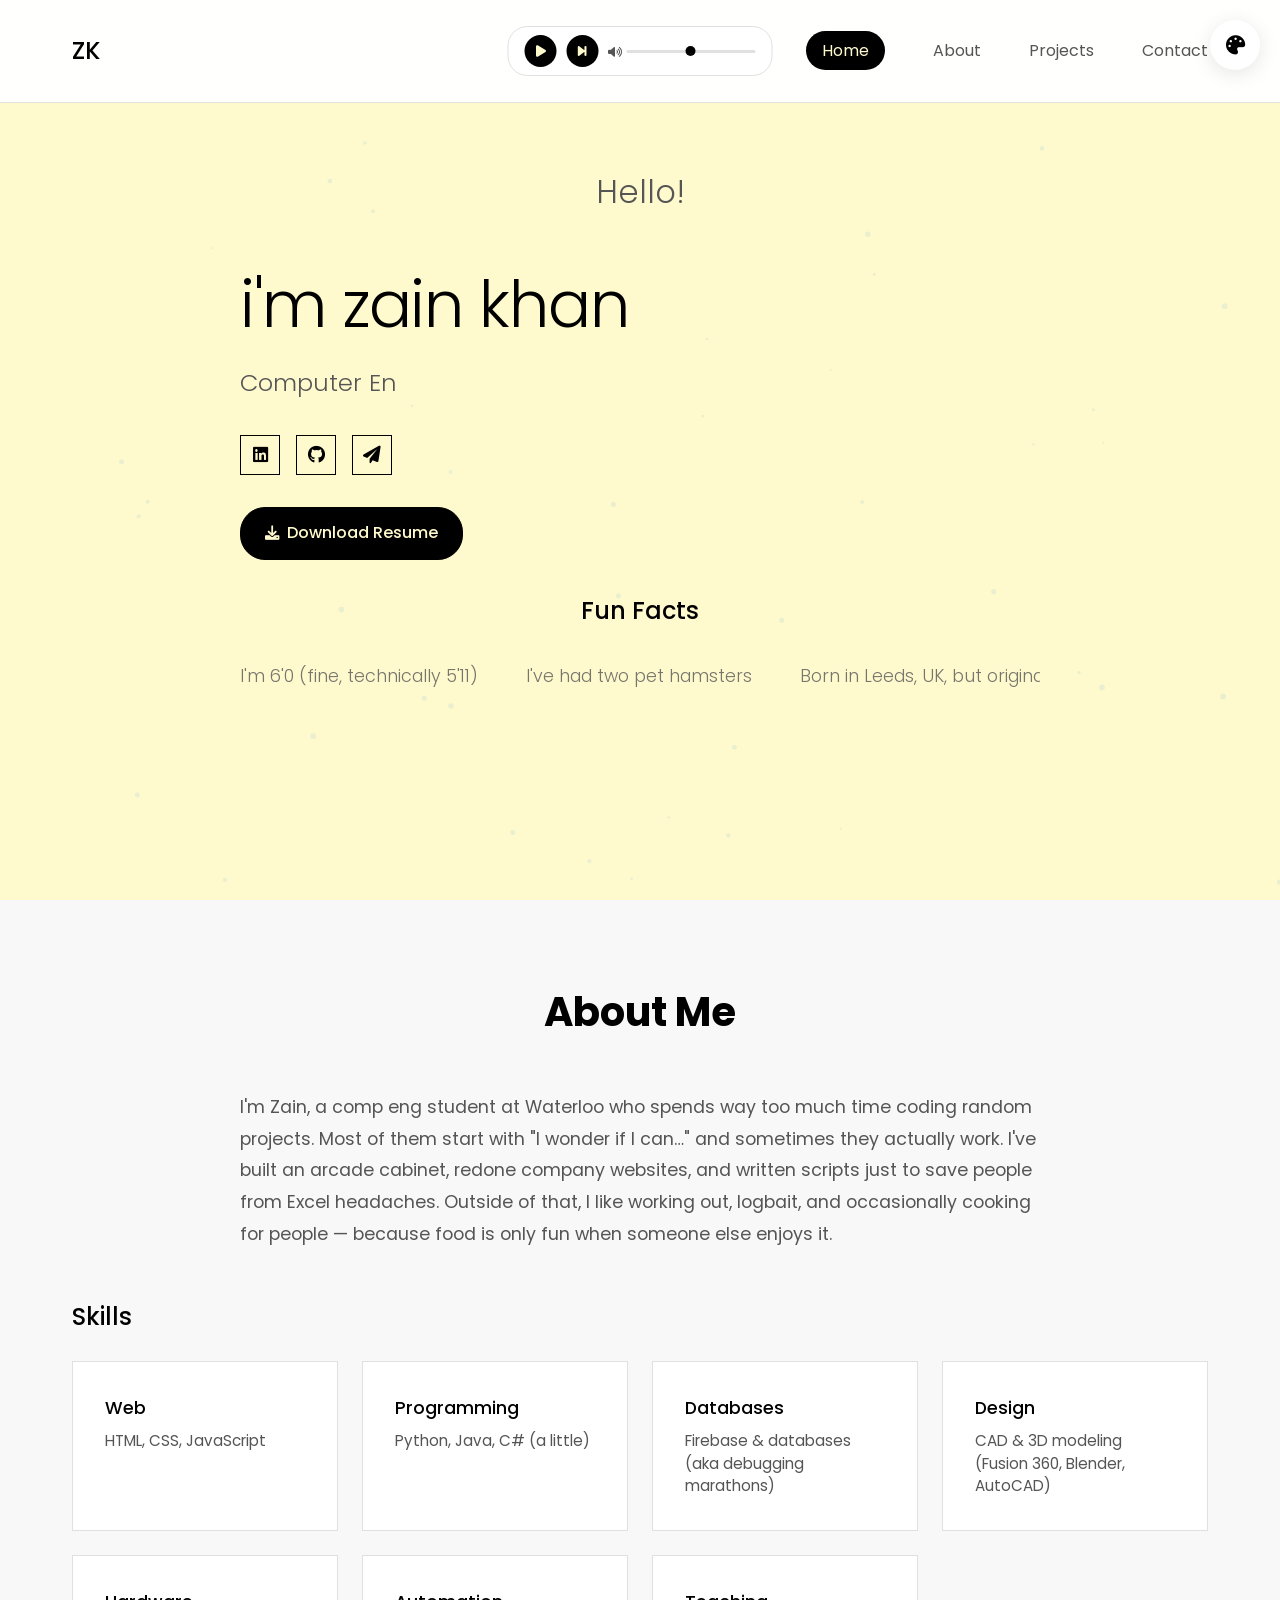
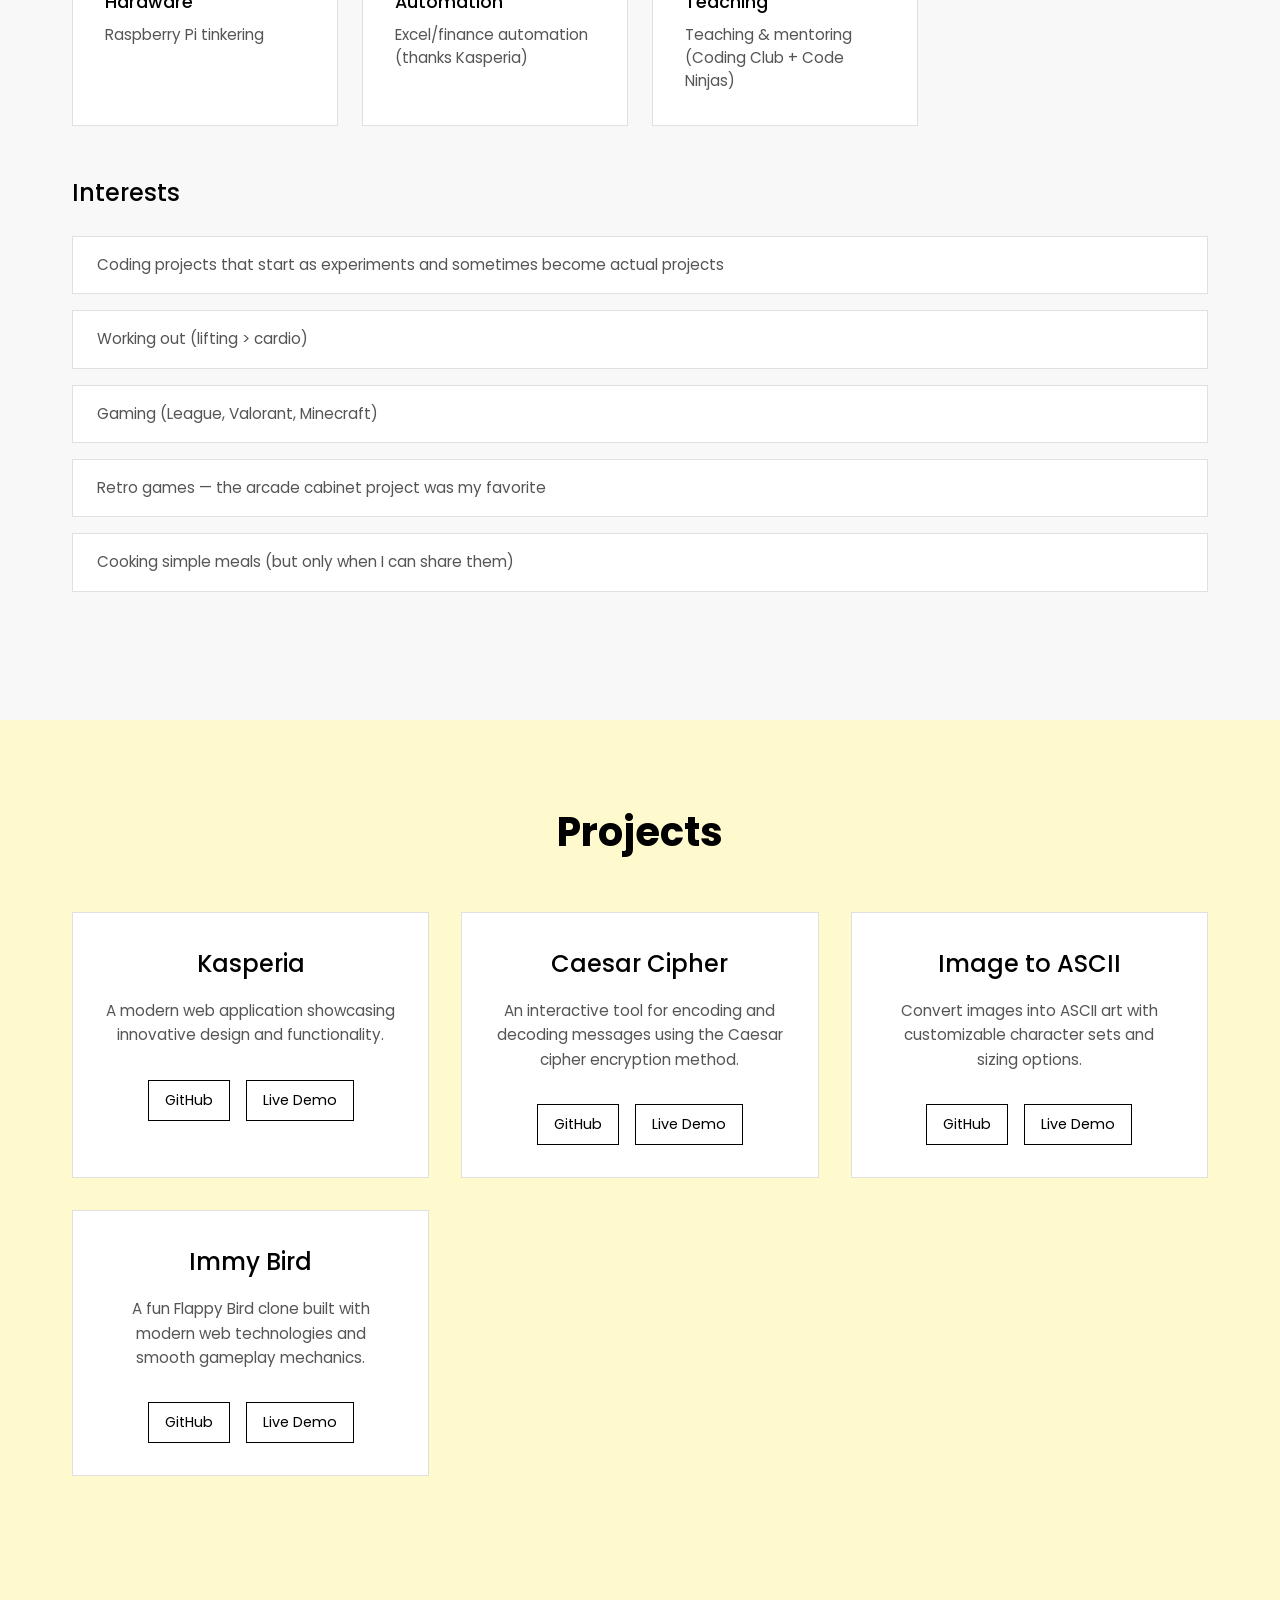
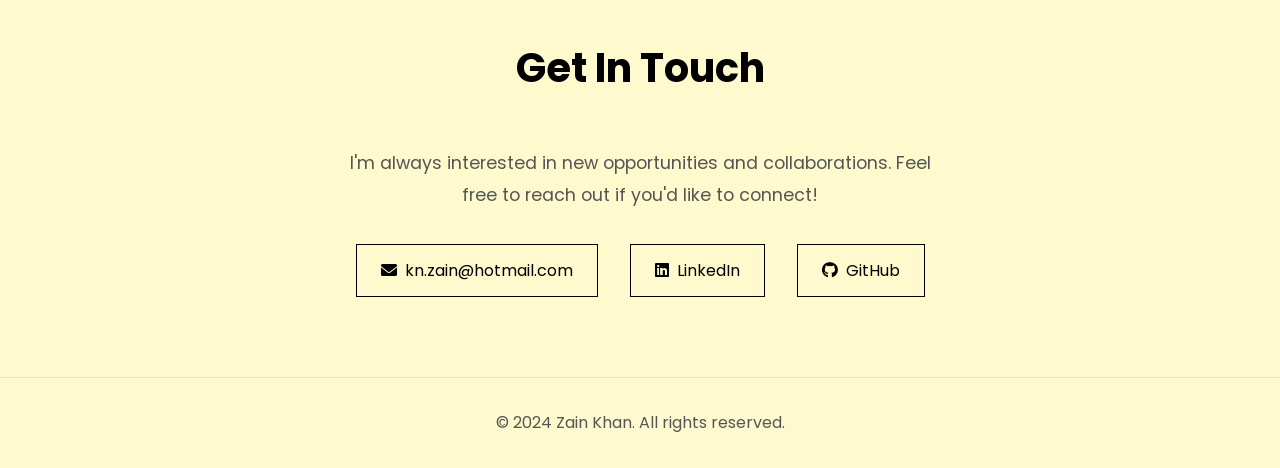
==== index.html @ 2e10d999 "Initial commit - personal website" ====
<!DOCTYPE html>
<html lang="en">
<head>
    <meta charset="UTF-8">
    <meta name="viewport" content="width=device-width, initial-scale=1.0">
    <title>Zain Khan - Portfolio</title>
    <link rel="stylesheet" href="style.css">
    <link href="https://fonts.googleapis.com/css2?family=Poppins:wght@300;400;500;600&display=swap" rel="stylesheet">
    <link href="https://cdnjs.cloudflare.com/ajax/libs/font-awesome/6.0.0/css/all.min.css" rel="stylesheet">
</head>
<body>
    <!-- Color Theme Selector -->
    <div class="theme-selector">
        <button class="theme-toggle" aria-label="Choose theme color">
            <i class="fas fa-palette"></i>
        </button>
        <div class="color-options">
            <button class="color-option" data-color="lavender" style="background-color: #E6E6FA"></button>
            <button class="color-option" data-color="mint" style="background-color: #F0FFFF"></button>
            <button class="color-option" data-color="peach" style="background-color: #FFEBE9"></button>
            <button class="color-option" data-color="lemon" style="background-color: #FFFACD"></button>
            <button class="color-option" data-color="sage" style="background-color: #F0F8F0"></button>
            <button class="color-option" data-color="rose" style="background-color: #FFE4E1"></button>
            <button class="color-option" data-color="coral" style="background-color: #FFE4E6"></button>
            <button class="color-option" data-color="sky" style="background-color: #E0F6FF"></button>
            <button class="color-option" data-color="lilac" style="background-color: #F3E5F5"></button>
            <button class="color-option" data-color="cream" style="background-color: #FFF8E1"></button>
            <button class="color-option" data-color="mint-green" style="background-color: #E8F5E8"></button>
            <button class="color-option" data-color="powder" style="background-color: #F0F8FF"></button>
        </div>
    </div>

    <!-- Navigation -->
    <nav class="navbar">
        <div class="nav-container">
            <a href="#home" class="nav-logo">ZK</a>
            <ul class="nav-menu">
                <li class="nav-item">
                    <a href="#home" class="nav-link">Home</a>
                </li>
                <li class="nav-item">
                    <a href="#about" class="nav-link">About</a>
                </li>
                <li class="nav-item">
                    <a href="#projects" class="nav-link">Projects</a>
                </li>
                <li class="nav-item">
                    <a href="#contact" class="nav-link">Contact</a>
                </li>
            </ul>
            
            <!-- Music Player in Nav -->
            <div class="nav-music-player">
                <button class="music-btn play-pause" id="playPauseBtn">
                    <i class="fas fa-play"></i>
                </button>
                <button class="music-btn next-btn" id="nextBtn">
                    <i class="fas fa-step-forward"></i>
                </button>
                <div class="volume-control">
                    <i class="fas fa-volume-up"></i>
                    <input type="range" class="volume-slider" min="0" max="100" value="50" id="volumeSlider">
                </div>
                <audio id="backgroundMusic" loop>
                    <source src="music/Lofi Background Music.mp3" type="audio/mpeg">
                    <source src="music/Good Night Lofi Music.mp3" type="audio/mpeg">
                    <source src="music/Cutie Japan Lofi.mp3" type="audio/mpeg">
                    <source src="music/Lofi Chill Music 398290.mp3" type="audio/mpeg">
                    <source src="music/Lofi Hiphop 401921.mp3" type="audio/mpeg">
                    <source src="music/Lofi Music 344112.mp3" type="audio/mpeg">
                    <source src="music/Lofi Music 398288.mp3" type="audio/mpeg">
                    <source src="music/Lofi Music 401926.mp3" type="audio/mpeg">
                    <source src="music/Lofi Song 401920.mp3" type="audio/mpeg">
                    <source src="music/Lofi Study Calm Chill Hop.mp3" type="audio/mpeg">
                    <source src="music/Rainy Lofi City Music.mp3" type="audio/mpeg">
                </audio>
            </div>
            
            <div class="hamburger">
                <span class="bar"></span>
                <span class="bar"></span>
                <span class="bar"></span>
            </div>
        </div>
    </nav>

    <main>
        <!-- Hero Section -->
        <section id="home" class="hero">
            <div class="hero-content">
                <div class="hello-carousel">
                    <span class="hello-text">Hello!</span>
                    <span class="hello-text">Hola!</span>
                    <span class="hello-text">Bonjour!</span>
                    <span class="hello-text">Hallo!</span>
                    <span class="hello-text">Ciao!</span>
                    <span class="hello-text">こんにちは!</span>
                    <span class="hello-text">你好!</span>
                    <span class="hello-text">Привет!</span>
                    <span class="hello-text">مرحبا!</span>
                    <span class="hello-text">नमस्ते!</span>
                    <span class="hello-text">Salut!</span>
                    <span class="hello-text">Hej!</span>
                    <span class="hello-text">안녕하세요!</span>
                    <span class="hello-text">Olá!</span>
                    <span class="hello-text">Hei!</span>
                    <span class="hello-text">Ahoj!</span>
                    <span class="hello-text">Γεια σας!</span>
                    <span class="hello-text">Merhaba!</span>
                    <span class="hello-text">Hej!</span>
                    <span class="hello-text">Tere!</span>
                </div>
                <h1 class="hero-title fade-in">i'm zain khan</h1>
                <p class="hero-subtitle fade-in">compeng @uwaterloo</p>
                <div class="social-links fade-in">
                    <a href="https://linkedin.com/in/zain-khan-3599622b6/" target="_blank" class="social-link" aria-label="LinkedIn">
                        <i class="fab fa-linkedin"></i>
                    </a>
                    <a href="https://github.com/7kzaincode" target="_blank" class="social-link" aria-label="GitHub">
                        <i class="fab fa-github"></i>
                    </a>
                    <a href="mailto:kn.zain@hotmail.com" class="social-link" aria-label="Email">
                        <i class="fas fa-paper-plane"></i>
                    </a>
                </div>
                
                <!-- Resume Download Button -->
                <div class="resume-section fade-in">
                    <a href="ZAINS RESUME.pdf" target="_blank" class="resume-btn">
                        <i class="fas fa-download"></i>
                        Download Resume
                    </a>
                </div>
                
                <!-- Fun Facts Carousel -->
                <div class="fun-facts-section fade-in">
                    <h3 class="subsection-title">Fun Facts</h3>
                    <div class="fun-facts-carousel">
                        <div class="fun-fact-track">
                            <div class="fun-fact-item">I'm 6'0 (fine, technically 5'11)</div>
                            <div class="fun-fact-item">I've had two pet hamsters</div>
                            <div class="fun-fact-item">Born in Leeds, UK, but originally from Azad Kashmir</div>
                            <div class="fun-fact-item">My favorite movie is The Godfather Part II</div>
                            <div class="fun-fact-item">Favorite show? Game of Thrones — yes, even the last season</div>
                            <div class="fun-fact-item">My favorite animal is the spider monkey</div>
                            <div class="fun-fact-item">I want to visit the Netherlands someday</div>
                            <div class="fun-fact-item">My League rank is Plat 4 (don't worry, I'll tell you again)</div>
                            <!-- Duplicate for seamless loop -->
                            <div class="fun-fact-item">I'm 6'0 (fine, technically 5'11)</div>
                            <div class="fun-fact-item">I've had two pet hamsters</div>
                            <div class="fun-fact-item">Born in Leeds, UK, but originally from Azad Kashmir</div>
                            <div class="fun-fact-item">My favorite movie is The Godfather Part II</div>
                            <div class="fun-fact-item">Favorite show? Game of Thrones — yes, even the last season</div>
                            <div class="fun-fact-item">My favorite animal is the spider monkey</div>
                            <div class="fun-fact-item">I want to visit the Netherlands someday</div>
                            <div class="fun-fact-item">My League rank is Plat 4 (don't worry, I'll tell you again)</div>
                            <!-- Additional duplicates for fuller carousel -->
                            <div class="fun-fact-item">I'm 6'0 (fine, technically 5'11)</div>
                            <div class="fun-fact-item">I've had two pet hamsters</div>
                            <div class="fun-fact-item">Born in Leeds, UK, but originally from Azad Kashmir</div>
                            <div class="fun-fact-item">My favorite movie is The Godfather Part II</div>
                            <div class="fun-fact-item">Favorite show? Game of Thrones — yes, even the last season</div>
                            <div class="fun-fact-item">My favorite animal is the spider monkey</div>
                            <div class="fun-fact-item">I want to visit the Netherlands someday</div>
                            <div class="fun-fact-item">My League rank is Plat 4 (don't worry, I'll tell you again)</div>
                        </div>
                    </div>
                </div>
            </div>
        </section>

        <!-- About Section -->
        <section id="about" class="about">
            <div class="container">
                <h2 class="section-title fade-in">About Me</h2>
                <div class="about-content fade-in">
                    <p>
                        I'm Zain, a comp eng student at Waterloo who spends way too much time coding random projects. Most of them start with "I wonder if I can…" and sometimes they actually work. I've built an arcade cabinet, redone company websites, and written scripts just to save people from Excel headaches. Outside of that, I like working out, logbait, and occasionally cooking for people — because food is only fun when someone else enjoys it.
                    </p>
                </div>
                
                <!-- Skills Section -->
                <div class="skills-content fade-in">
                    <h3 class="subsection-title">Skills</h3>
                    <div class="skills-list">
                        <div class="skill-category">
                            <h4>Web</h4>
                            <p>HTML, CSS, JavaScript</p>
                        </div>
                        <div class="skill-category">
                            <h4>Programming</h4>
                            <p>Python, Java, C# (a little)</p>
                        </div>
                        <div class="skill-category">
                            <h4>Databases</h4>
                            <p>Firebase & databases (aka debugging marathons)</p>
                        </div>
                        <div class="skill-category">
                            <h4>Design</h4>
                            <p>CAD & 3D modeling (Fusion 360, Blender, AutoCAD)</p>
                        </div>
                        <div class="skill-category">
                            <h4>Hardware</h4>
                            <p>Raspberry Pi tinkering</p>
                        </div>
                        <div class="skill-category">
                            <h4>Automation</h4>
                            <p>Excel/finance automation (thanks Kasperia)</p>
                        </div>
                        <div class="skill-category">
                            <h4>Teaching</h4>
                            <p>Teaching & mentoring (Coding Club + Code Ninjas)</p>
                        </div>
                    </div>
                </div>

                <!-- Interests Section -->
                <div class="interests-content fade-in">
                    <h3 class="subsection-title">Interests</h3>
                    <div class="interests-list">
                        <div class="interest-item">Coding projects that start as experiments and sometimes become actual projects</div>
                        <div class="interest-item">Working out (lifting > cardio)</div>
                        <div class="interest-item">Gaming (League, Valorant, Minecraft)</div>
                        <div class="interest-item">Retro games — the arcade cabinet project was my favorite</div>
                        <div class="interest-item">Cooking simple meals (but only when I can share them)</div>
                    </div>
                </div>
            </div>
        </section>

        <!-- Projects Section -->
        <section id="projects" class="projects">
            <div class="container">
                <h2 class="section-title fade-in">Projects</h2>
                <div class="projects-grid">
                    <div class="project-card fade-in">
                        <div class="project-content">
                            <h3 class="project-title">Kasperia</h3>
                            <p class="project-description">
                                A modern web application showcasing innovative design and functionality.
                            </p>
                            <div class="project-links">
                                <a href="https://github.com/7kzaincode/webkasper" target="_blank" class="project-link">GitHub</a>
                                <a href="https://kasperia.ca/" target="_blank" class="project-link">Live Demo</a>
                            </div>
                        </div>
                    </div>

                    <div class="project-card fade-in">
                        <div class="project-content">
                            <h3 class="project-title">Caesar Cipher</h3>
                            <p class="project-description">
                                An interactive tool for encoding and decoding messages using the Caesar cipher encryption method.
                            </p>
                            <div class="project-links">
                                <a href="https://github.com/7kzaincode/Caesar-Cipher-Tool" target="_blank" class="project-link">GitHub</a>
                                <a href="https://caesarcipherzk.netlify.app/" target="_blank" class="project-link">Live Demo</a>
                            </div>
                        </div>
                    </div>

                    <div class="project-card fade-in">
                        <div class="project-content">
                            <h3 class="project-title">Image to ASCII</h3>
                            <p class="project-description">
                                Convert images into ASCII art with customizable character sets and sizing options.
                            </p>
                            <div class="project-links">
                                <a href="https://github.com/7kzaincode/img-to-ascii" target="_blank" class="project-link">GitHub</a>
                                <a href="https://image-to-ascii-art.netlify.app/" target="_blank" class="project-link">Live Demo</a>
                            </div>
                        </div>
                    </div>

                    <div class="project-card fade-in">
                        <div class="project-content">
                            <h3 class="project-title">Immy Bird</h3>
                            <p class="project-description">
                                A fun Flappy Bird clone built with modern web technologies and smooth gameplay mechanics.
                            </p>
                            <div class="project-links">
                                <a href="https://github.com/7kzaincode/flappy-bird" target="_blank" class="project-link">GitHub</a>
                                <a href="https://immy-bird.netlify.app/" target="_blank" class="project-link">Live Demo</a>
                            </div>
                        </div>
                    </div>
                </div>
            </div>
        </section>


        <!-- Contact Section -->
        <section id="contact" class="contact">
            <div class="container">
                <h2 class="section-title fade-in">Get In Touch</h2>
                <div class="contact-content fade-in">
                    <p class="contact-description">
                        I'm always interested in new opportunities and collaborations. 
                        Feel free to reach out if you'd like to connect!
                    </p>
                    <div class="contact-info">
                        <a href="mailto:kn.zain@hotmail.com" class="contact-link">
                            <i class="fas fa-envelope"></i>
                            kn.zain@hotmail.com
                        </a>
                        <a href="https://linkedin.com/in/zain-khan-3599622b6/" target="_blank" class="contact-link">
                            <i class="fab fa-linkedin"></i>
                            LinkedIn
                        </a>
                        <a href="https://github.com/7kzaincode" target="_blank" class="contact-link">
                            <i class="fab fa-github"></i>
                            GitHub
                        </a>
                    </div>
                </div>
            </div>
        </section>
    </main>

    <!-- Footer -->
    <footer class="footer">
        <div class="container">
            <p>&copy; 2024 Zain Khan. All rights reserved.</p>
        </div>
    </footer>

    <script src="script.js"></script>
</body>
</html>
---- style.css ----
/* CSS Custom Properties for Theme Colors */
:root {
  --primary-bg: #ffffff; /* Clean white background */
  --text-primary: #000000;
  --text-secondary: #555555;
  --accent-color: #000000;
  --card-bg: #ffffff;
  --shadow-light: rgba(0, 0, 0, 0.05);
  --shadow-medium: rgba(0, 0, 0, 0.1);
  --border-radius: 0px;
  --transition: all 0.3s ease;
}

/* Theme Color Variants */
[data-theme="lavender"] {
  --primary-bg: #E6E6FA;
}

[data-theme="mint"] {
  --primary-bg: #F0FFFF;
}

[data-theme="peach"] {
  --primary-bg: #FFEBE9;
}

[data-theme="lemon"] {
  --primary-bg: #FFFACD;
}

[data-theme="sage"] {
  --primary-bg: #F0F8F0;
}

[data-theme="rose"] {
  --primary-bg: #FFE4E1;
}

[data-theme="coral"] {
  --primary-bg: #FFE4E6;
}

[data-theme="sky"] {
  --primary-bg: #E0F6FF;
}

[data-theme="lilac"] {
  --primary-bg: #F3E5F5;
}

[data-theme="cream"] {
  --primary-bg: #FFF8E1;
}

[data-theme="mint-green"] {
  --primary-bg: #E8F5E8;
}

[data-theme="powder"] {
  --primary-bg: #F0F8FF;
}

/* Reset and Base Styles */
* {
  margin: 0;
  padding: 0;
  box-sizing: border-box;
}

html {
  scroll-behavior: smooth;
}

body {
  font-family: 'Poppins', sans-serif;
  line-height: 1.6;
  color: var(--text-primary);
  background: var(--primary-bg);
  min-height: 100vh;
  transition: var(--transition);
}

.container {
  max-width: 1200px;
  margin: 0 auto;
  padding: 0 2rem;
}

/* Theme Selector */
.theme-selector {
  position: fixed;
  top: 20px;
  right: 20px;
  z-index: 1000;
}

.theme-toggle {
  background: var(--card-bg);
  border: none;
  border-radius: 50%;
  width: 50px;
  height: 50px;
  display: flex;
  align-items: center;
  justify-content: center;
  cursor: pointer;
  box-shadow: 0 4px 20px var(--shadow-medium);
  transition: var(--transition);
  backdrop-filter: blur(10px);
}

.theme-toggle:hover {
  transform: scale(1.1);
  box-shadow: 0 6px 25px var(--shadow-medium);
}

.theme-toggle i {
  font-size: 1.2rem;
  color: var(--accent-color);
}

.color-options {
  position: absolute;
  top: 60px;
  right: 0;
  background: var(--card-bg);
  border-radius: var(--border-radius);
  padding: 1rem;
  display: none;
  gap: 0.5rem;
  box-shadow: 0 8px 30px var(--shadow-medium);
  backdrop-filter: blur(10px);
}

.color-options.active {
  display: flex;
  flex-direction: column;
  animation: slideDown 0.3s ease;
}

.color-option {
  width: 30px;
  height: 30px;
  border: 2px solid transparent;
  border-radius: 50%;
  cursor: pointer;
  transition: var(--transition);
}

.color-option:hover,
.color-option.active {
  border-color: var(--accent-color);
  transform: scale(1.1);
}

/* Navigation */
.navbar {
  position: fixed;
  top: 0;
  width: 100%;
  background: var(--primary-bg);
  z-index: 999;
  padding: 2rem 0;
  transition: var(--transition);
  border-bottom: 1px solid #e0e0e0;
}

.nav-container {
  max-width: 1200px;
  margin: 0 auto;
  padding: 0 2rem;
  display: flex;
  justify-content: space-between;
  align-items: center;
}

.nav-logo {
  font-size: 1.5rem;
  font-weight: 500;
  color: var(--accent-color);
  text-decoration: none;
  transition: var(--transition);
}

.nav-logo:hover {
  color: var(--text-secondary);
}

.nav-menu {
  display: flex;
  list-style: none;
  gap: 3rem;
}

.nav-link {
  text-decoration: none;
  color: var(--text-secondary);
  font-weight: 400;
  transition: var(--transition);
  position: relative;
  font-size: 1rem;
}

.nav-link:hover {
  color: var(--text-primary);
}

.nav-link.active {
  color: var(--text-primary);
  background: var(--accent-color);
  color: var(--primary-bg);
  padding: 0.5rem 1rem;
  border-radius: 20px;
}

.hamburger {
  display: none;
  flex-direction: column;
  cursor: pointer;
}

.bar {
  width: 25px;
  height: 3px;
  background: var(--text-primary);
  margin: 3px 0;
  transition: var(--transition);
}

/* Hello Carousel */
.hello-carousel {
  position: relative;
  height: 60px;
  overflow: hidden;
  margin-bottom: 2rem;
  display: flex;
  align-items: center;
  justify-content: center;
  width: 100%;
}

.hello-text {
  position: absolute;
  font-size: 2rem;
  font-weight: 300;
  color: var(--text-secondary);
  opacity: 0;
  white-space: nowrap;
  left: 50%;
  top: 50%;
  transform: translateX(-50%) translateY(-50%);
  text-align: center;
  transition: opacity 0.5s ease-in-out, transform 0.5s ease-in-out;
}

.hello-text.active {
  opacity: 1;
  transform: translateX(-50%) translateY(-50%) scale(1);
}

.hello-text.fade-out {
  opacity: 0;
  transform: translateX(-50%) translateY(-50%) scale(0.8);
}

/* Hero Section */
.hero {
  min-height: 100vh;
  display: flex;
  align-items: center;
  justify-content: center;
  text-align: left;
  padding: 2rem;
}

.hero-content {
  max-width: 800px;
  width: 100%;
}

.hero-title {
  font-size: 4rem;
  font-weight: 300;
  margin-bottom: 0.5rem;
  color: var(--text-primary);
  letter-spacing: -0.02em;
}

.hero-subtitle {
  font-size: 1.5rem;
  color: var(--text-secondary);
  margin-bottom: 2rem;
  font-weight: 300;
}

.social-links {
  display: flex;
  gap: 1rem;
}

.social-link {
  display: flex;
  align-items: center;
  justify-content: center;
  width: 40px;
  height: 40px;
  color: var(--accent-color);
  text-decoration: none;
  transition: var(--transition);
  border: 1px solid var(--accent-color);
  background: transparent;
}

.social-link:hover {
  background: var(--accent-color);
  color: var(--primary-bg);
  transform: scale(1.05);
}

.social-link i {
  font-size: 1.1rem;
}

/* Resume Button */
.resume-section {
  margin-top: 2rem;
}

.resume-btn {
  display: inline-flex;
  align-items: center;
  gap: 0.5rem;
  background: var(--accent-color);
  color: var(--primary-bg);
  text-decoration: none;
  padding: 0.8rem 1.5rem;
  border-radius: 25px;
  font-weight: 500;
  transition: var(--transition);
  border: 1px solid var(--accent-color);
}

.resume-btn:hover {
  background: transparent;
  color: var(--accent-color);
  transform: translateY(-2px);
}

.resume-btn i {
  font-size: 0.9rem;
}

/* Navigation Music Player */
.nav-music-player {
  display: flex;
  align-items: center;
  gap: 0.6rem;
  background: var(--card-bg);
  border: 1px solid #e0e0e0;
  border-radius: 20px;
  padding: 0.5rem 1rem;
  position: absolute;
  left: 50%;
  transform: translateX(-50%);
  min-width: 160px;
}

/* Navigation Music Player Styles */
.nav-music-player .music-btn {
  background: var(--accent-color);
  color: var(--primary-bg);
  border: none;
  border-radius: 50%;
  width: 32px;
  height: 32px;
  display: flex;
  align-items: center;
  justify-content: center;
  cursor: pointer;
  transition: var(--transition);
  flex-shrink: 0;
}

.nav-music-player .music-btn:hover {
  transform: scale(1.1);
  background: var(--text-primary);
}

.nav-music-player .next-btn {
  background: var(--accent-color);
  color: var(--primary-bg);
  border: none;
  border-radius: 50%;
  width: 32px;
  height: 32px;
  display: flex;
  align-items: center;
  justify-content: center;
  cursor: pointer;
  transition: var(--transition);
  flex-shrink: 0;
}

.nav-music-player .next-btn:hover {
  transform: scale(1.1);
  background: var(--text-primary);
}


.nav-music-player .volume-control {
  display: flex;
  align-items: center;
  gap: 0.3rem;
  min-width: 60px;
}

.nav-music-player .volume-control i {
  color: var(--text-secondary);
  font-size: 0.7rem;
}

.nav-music-player .volume-slider {
  flex: 1;
  height: 3px;
  background: #e0e0e0;
  border-radius: 2px;
  outline: none;
  -webkit-appearance: none;
}

.nav-music-player .volume-slider::-webkit-slider-thumb {
  -webkit-appearance: none;
  width: 10px;
  height: 10px;
  background: var(--accent-color);
  border-radius: 50%;
  cursor: pointer;
}

.nav-music-player .volume-slider::-moz-range-thumb {
  width: 10px;
  height: 10px;
  background: var(--accent-color);
  border-radius: 50%;
  cursor: pointer;
  border: none;
}

/* Section Styles */
section {
  padding: 5rem 0;
}

.section-title {
  font-size: 2.5rem;
  text-align: center;
  margin-bottom: 3rem;
  color: var(--text-primary);
}

/* About Section */
.about {
  background: #f8f8f8;
}

.about-content {
  max-width: 800px;
  margin: 0 auto;
  text-align: left;
  margin-bottom: 3rem;
}

.about-content p {
  font-size: 1.1rem;
  margin-bottom: 1.5rem;
  color: var(--text-secondary);
  line-height: 1.8;
}

/* Subsection Styles */
.subsection-title {
  font-size: 1.5rem;
  color: var(--text-primary);
  margin-bottom: 1.5rem;
  font-weight: 500;
}

/* Skills Content */
.skills-content {
  margin-bottom: 3rem;
}

.skills-list {
  display: grid;
  grid-template-columns: repeat(auto-fit, minmax(250px, 1fr));
  gap: 1.5rem;
}

.skill-category {
  background: var(--card-bg);
  border: 1px solid #e0e0e0;
  padding: 1.5rem;
  transition: var(--transition);
}

.skill-category:hover {
  transform: translateY(-3px);
  box-shadow: 0 8px 25px var(--shadow-light);
  border-color: var(--accent-color);
}

.skill-category h4 {
  font-size: 1.1rem;
  color: var(--text-primary);
  margin-bottom: 0.5rem;
  font-weight: 500;
}

.skill-category p {
  font-size: 0.95rem;
  color: var(--text-secondary);
  margin: 0;
  line-height: 1.5;
}

/* Interests Content */
.interests-content {
  margin-bottom: 3rem;
}

.interests-list {
  display: flex;
  flex-direction: column;
  gap: 1rem;
}

.interest-item {
  background: var(--card-bg);
  border: 1px solid #e0e0e0;
  padding: 1rem 1.5rem;
  color: var(--text-secondary);
  transition: var(--transition);
  font-size: 0.95rem;
}

.interest-item:hover {
  color: var(--text-primary);
  border-color: var(--accent-color);
  transform: translateX(5px);
}

/* Fun Facts Carousel */
.fun-facts-section {
  margin-top: 2rem;
  margin-bottom: 2rem;
  position: relative;
}

.fun-facts-section h3 {
  margin-bottom: 1rem;
  text-align: center;
  color: var(--text-primary);
  font-size: 1.5rem;
  font-weight: 500;
  display: block;
  position: relative;
  z-index: 10;
}

.fun-facts-carousel {
  width: 100%;
  overflow: hidden;
  position: relative;
  height: 60px;
  display: flex;
  align-items: center;
}

.fun-fact-track {
  display: flex;
  animation: scrollHorizontal 20s linear infinite;
  gap: 3rem;
  white-space: nowrap;
  align-items: center;
  width: max-content;
  min-width: 100%;
}

.fun-fact-item {
  flex-shrink: 0;
  color: var(--text-secondary);
  font-size: 1.1rem;
  font-weight: 300;
  white-space: nowrap;
  opacity: 0.8;
  transition: opacity 0.3s ease;
  display: block;
  min-width: max-content;
}

.fun-fact-item:hover {
  opacity: 1;
}

@keyframes scrollHorizontal {
  0% {
    transform: translateX(100%);
  }
  100% {
    transform: translateX(-100%);
  }
}

/* Ensure animation is running */
.fun-fact-track {
  animation-play-state: running !important;
}

/* Pause animation on hover */
.fun-facts-section:hover .fun-fact-track {
  animation-play-state: paused;
}

/* Projects Section */
.projects-grid {
  display: grid;
  grid-template-columns: repeat(auto-fit, minmax(300px, 1fr));
  gap: 2rem;
  margin-top: 2rem;
}

.project-card {
  background: var(--card-bg);
  border: 1px solid #e0e0e0;
  padding: 2rem;
  transition: var(--transition);
  text-align: center;
}

.project-card:hover {
  transform: translateY(-5px);
  box-shadow: 0 10px 30px var(--shadow-light);
  border-color: var(--accent-color);
}

.project-title {
  font-size: 1.5rem;
  margin-bottom: 1rem;
  color: var(--text-primary);
  font-weight: 500;
}

.project-description {
  color: var(--text-secondary);
  margin-bottom: 2rem;
  line-height: 1.6;
  font-size: 0.95rem;
}

.project-links {
  display: flex;
  gap: 1rem;
  justify-content: center;
}

.project-link {
  color: var(--accent-color);
  text-decoration: none;
  font-weight: 400;
  transition: var(--transition);
  border: 1px solid var(--accent-color);
  padding: 0.5rem 1rem;
  font-size: 0.9rem;
}

.project-link:hover {
  background: var(--accent-color);
  color: var(--primary-bg);
}

/* Skills Section */
.skills {
  background: #f8f8f8;
}

.skills-grid {
  display: grid;
  grid-template-columns: repeat(auto-fit, minmax(400px, 1fr));
  gap: 3rem;
  margin-top: 2rem;
}

.skill-category {
  background: var(--card-bg);
  border: 1px solid #e0e0e0;
  padding: 2rem;
  text-align: left;
  transition: var(--transition);
}

.skill-category:hover {
  transform: translateY(-5px);
  box-shadow: 0 10px 30px var(--shadow-light);
  border-color: var(--accent-color);
}

.skill-title {
  font-size: 1.3rem;
  margin-bottom: 1.5rem;
  color: var(--text-primary);
  font-weight: 500;
}

.skill-list {
  display: flex;
  flex-direction: column;
  gap: 0.8rem;
}

.skill-item {
  color: var(--text-secondary);
  padding: 0.5rem 0;
  font-weight: 400;
  transition: var(--transition);
  border-bottom: 1px solid #f0f0f0;
  font-size: 0.95rem;
}

.skill-item:hover {
  color: var(--text-primary);
  padding-left: 0.5rem;
}

/* Contact Section */
.contact-content {
  max-width: 600px;
  margin: 0 auto;
  text-align: center;
}

.contact-description {
  font-size: 1.1rem;
  color: var(--text-secondary);
  margin-bottom: 2rem;
  line-height: 1.8;
}

.contact-info {
  display: flex;
  justify-content: center;
  gap: 2rem;
  flex-wrap: wrap;
}

.contact-link {
  display: flex;
  align-items: center;
  gap: 0.5rem;
  color: var(--accent-color);
  text-decoration: none;
  font-weight: 400;
  transition: var(--transition);
  padding: 0.8rem 1.5rem;
  border: 1px solid var(--accent-color);
  background: transparent;
}

.contact-link:hover {
  background: var(--accent-color);
  color: var(--primary-bg);
  transform: translateY(-2px);
}

/* Footer */
.footer {
  background: var(--primary-bg);
  text-align: center;
  padding: 2rem;
  color: var(--text-secondary);
  border-top: 1px solid #e0e0e0;
}

/* Animations */
@keyframes slideDown {
  from {
    opacity: 0;
    transform: translateY(-10px);
  }
  to {
    opacity: 1;
    transform: translateY(0);
  }
}

@keyframes fadeInUp {
  from {
    opacity: 0;
    transform: translateY(30px);
  }
  to {
    opacity: 1;
    transform: translateY(0);
  }
}

.fade-in {
  opacity: 0;
  animation: fadeInUp 0.8s ease forwards;
}

.fade-in:nth-child(1) { animation-delay: 0.1s; }
.fade-in:nth-child(2) { animation-delay: 0.2s; }
.fade-in:nth-child(3) { animation-delay: 0.3s; }
.fade-in:nth-child(4) { animation-delay: 0.4s; }

/* Responsive Design */
@media (max-width: 768px) {
  .nav-menu {
    position: fixed;
    left: -100%;
    top: 70px;
    flex-direction: column;
    background-color: rgba(255, 255, 255, 0.95);
    width: 100%;
    text-align: center;
    transition: 0.3s;
    box-shadow: 0 10px 27px var(--shadow-medium);
    backdrop-filter: blur(10px);
  }

  .nav-menu.active {
    left: 0;
  }

  .nav-menu li {
    margin: 1rem 0;
  }

  .hamburger {
    display: flex;
  }

  .hamburger.active .bar:nth-child(2) {
    opacity: 0;
  }

  .hamburger.active .bar:nth-child(1) {
    transform: translateY(8px) rotate(45deg);
  }

  .hamburger.active .bar:nth-child(3) {
    transform: translateY(-8px) rotate(-45deg);
  }

  .hero-title {
    font-size: 2.5rem;
  }

  .hero-subtitle {
    font-size: 1rem;
  }

  .section-title {
    font-size: 2rem;
  }

  .projects-grid {
    grid-template-columns: 1fr;
  }

  .skills-grid {
    grid-template-columns: 1fr;
  }

  .contact-info {
    flex-direction: column;
    align-items: center;
  }

  .social-links {
    gap: 1rem;
  }

  .social-link {
    width: 45px;
    height: 45px;
  }

  .theme-selector {
    top: 15px;
    right: 15px;
  }

  .theme-toggle {
    width: 45px;
    height: 45px;
  }

  .nav-music-player {
    display: none;
  }
}

@media (max-width: 480px) {
  .container {
    padding: 0 1rem;
  }

  .hero {
    padding: 1rem;
  }

  .hero-title {
    font-size: 2rem;
  }

  .section-title {
    font-size: 1.8rem;
  }

  .project-card,
  .skill-category {
    padding: 1.5rem;
  }
}
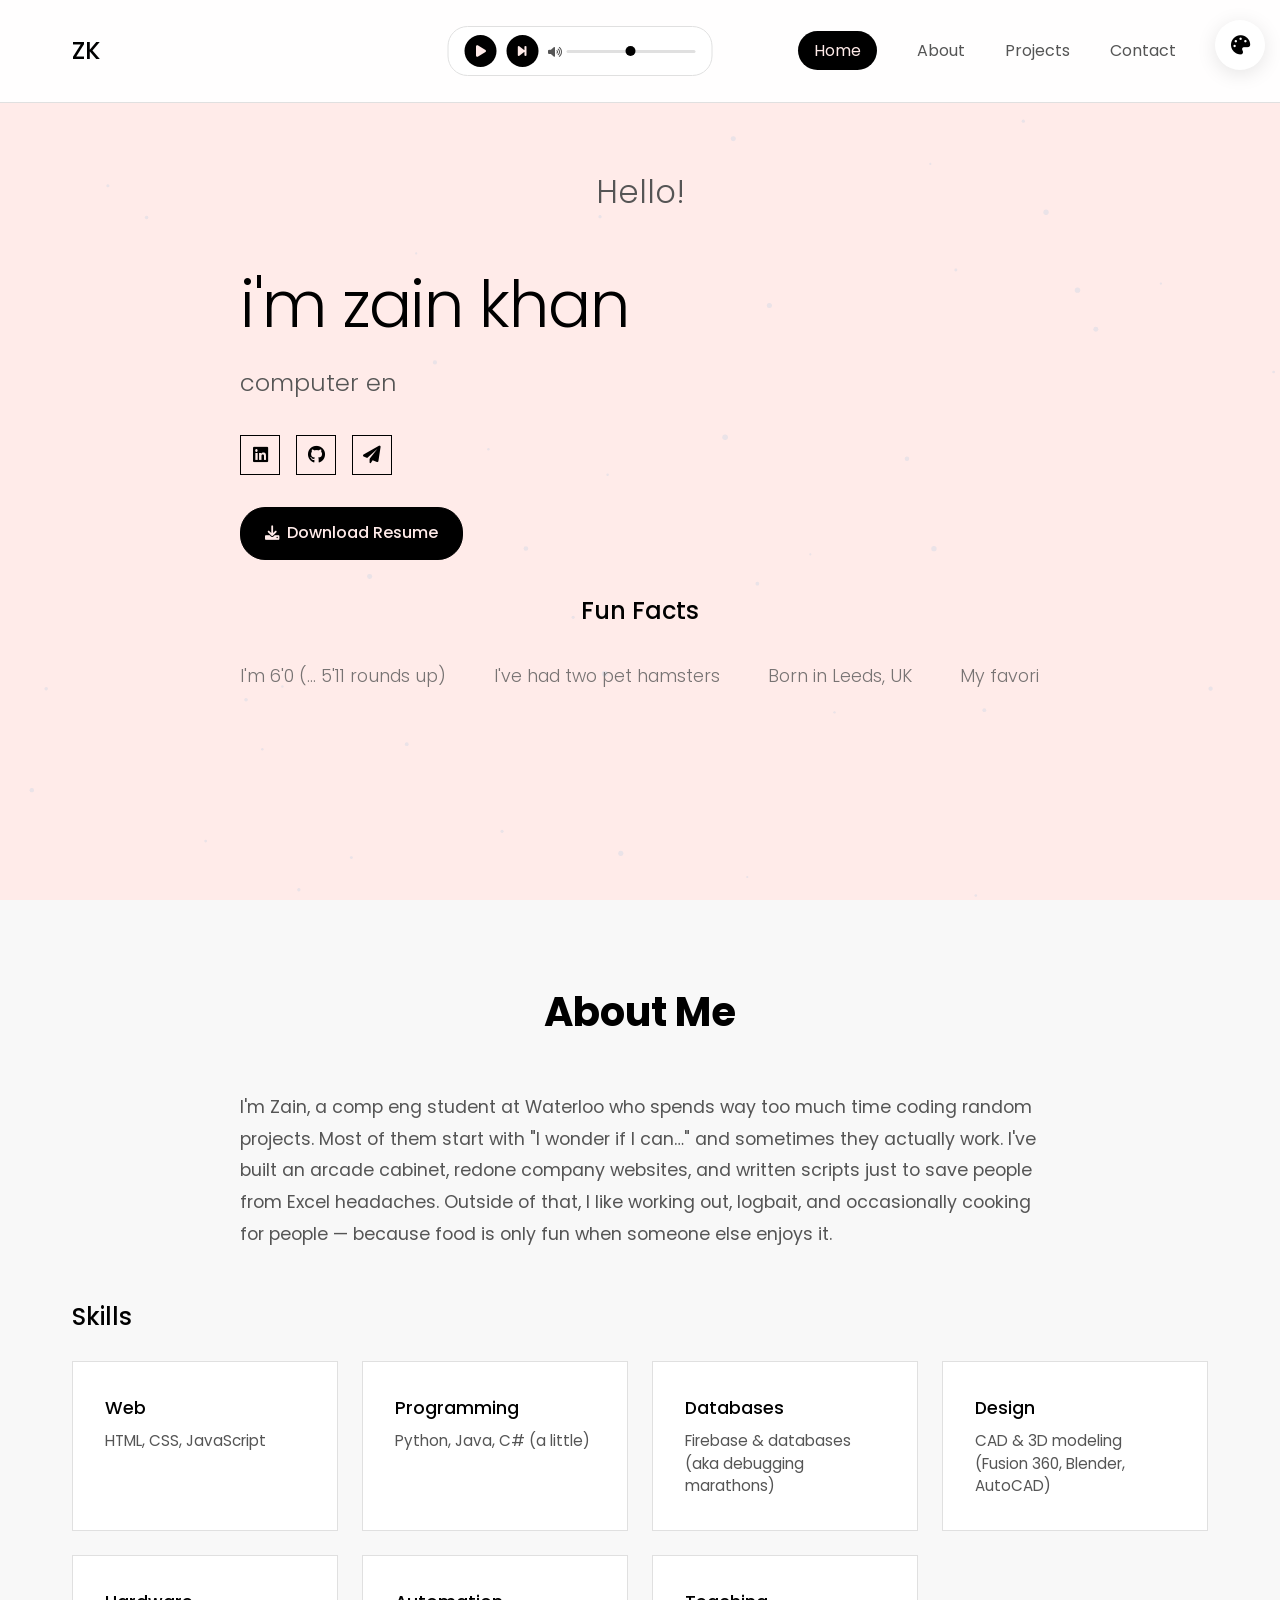
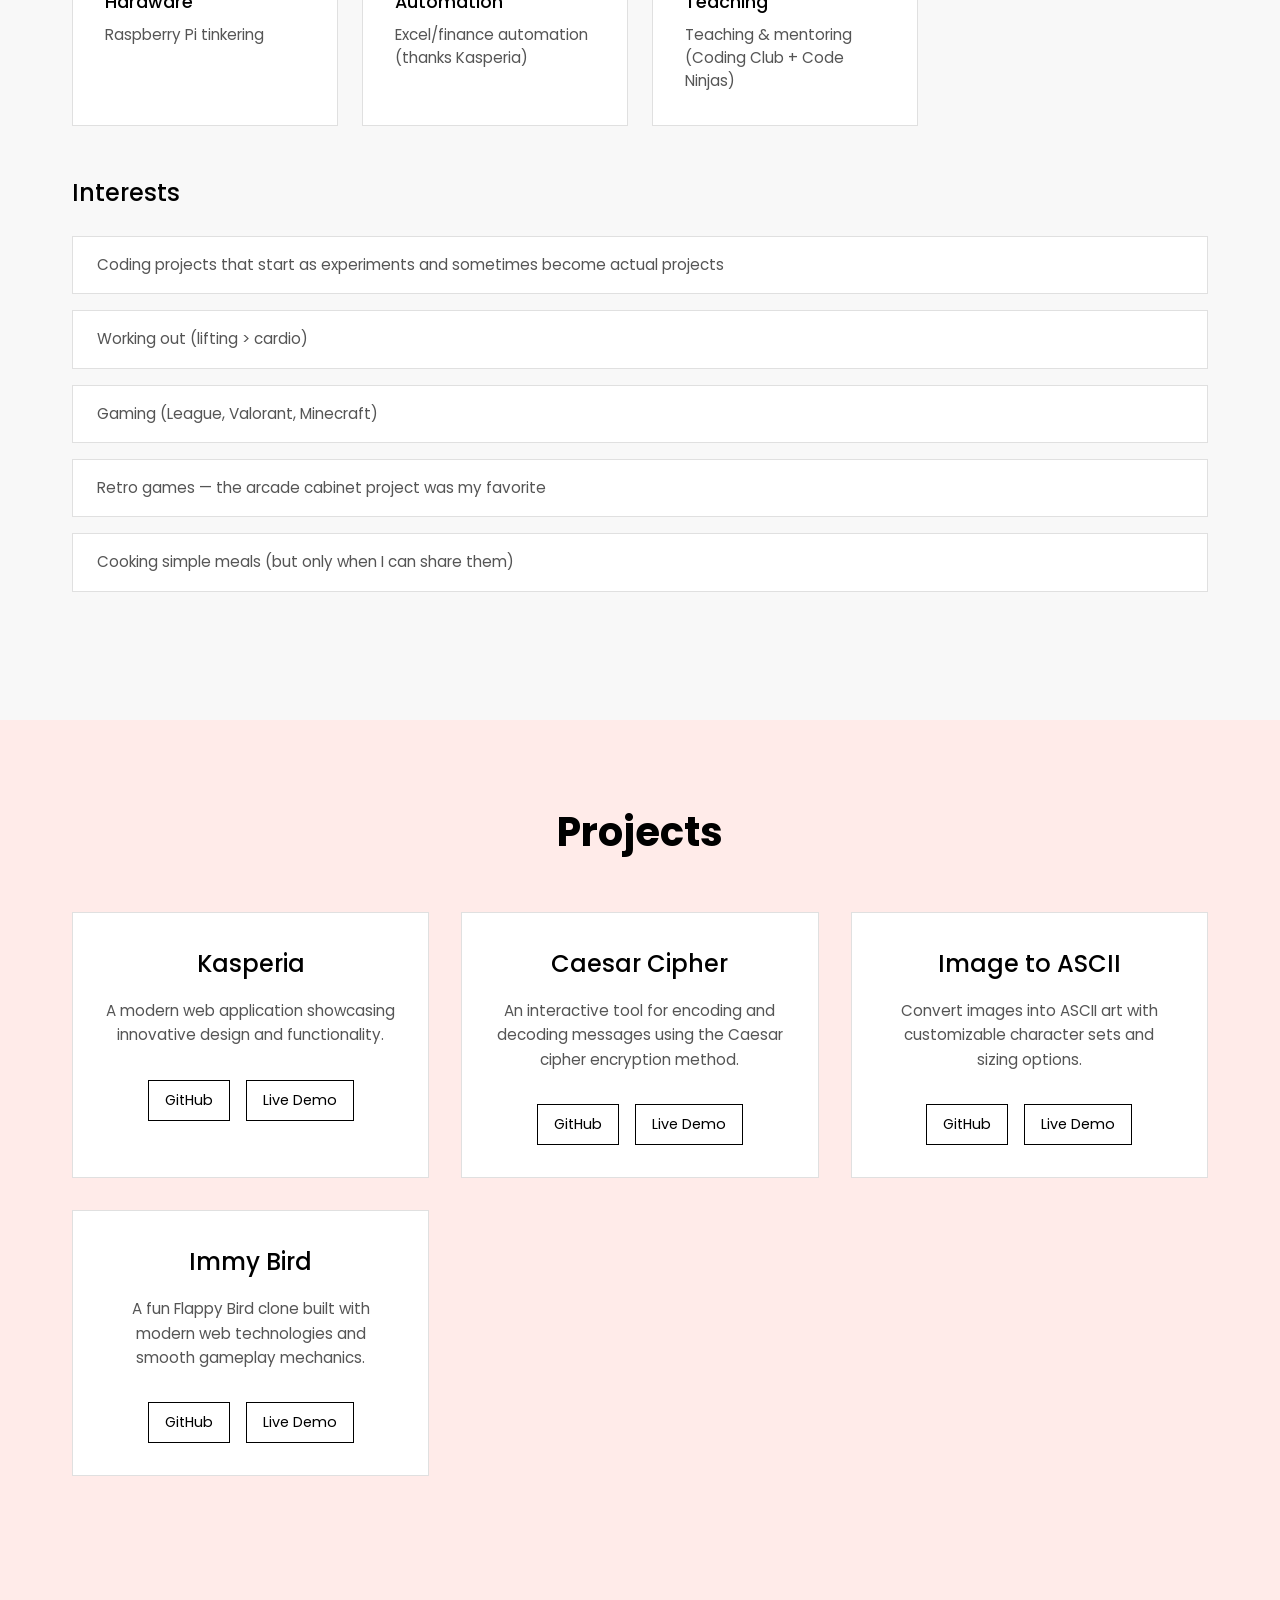
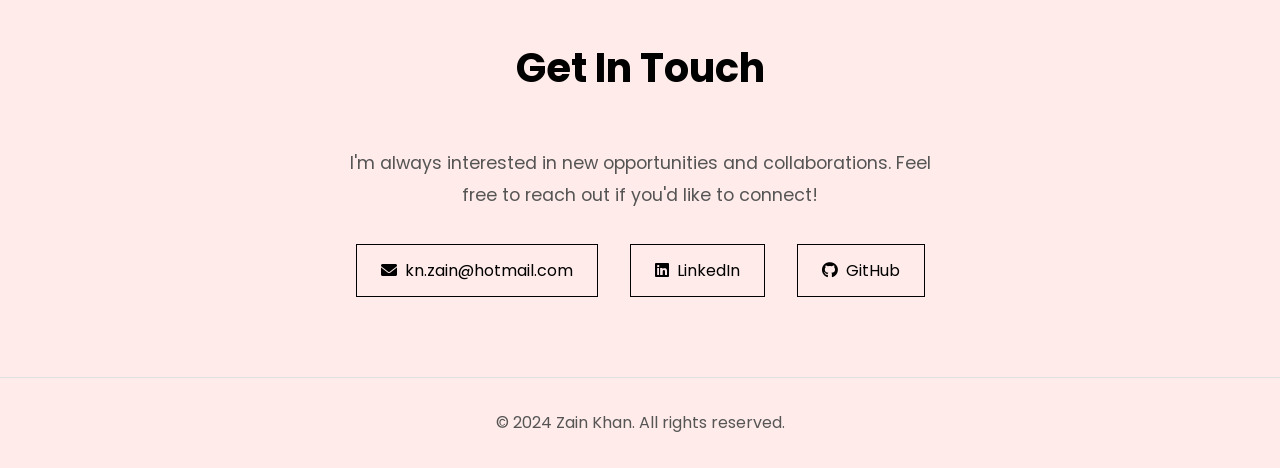
==== commit 5f90e475: "Reworded header" ====
--- a/index.html
+++ b/index.html
@@ -132,39 +132,29 @@
                     </a>
                 </div>
                 
-                <!-- Fun Facts Carousel -->
-                <div class="fun-facts-section fade-in">
+                <div class="fun-facts-section">
                     <h3 class="subsection-title">Fun Facts</h3>
                     <div class="fun-facts-carousel">
                         <div class="fun-fact-track">
-                            <div class="fun-fact-item">I'm 6'0 (fine, technically 5'11)</div>
-                            <div class="fun-fact-item">I've had two pet hamsters</div>
-                            <div class="fun-fact-item">Born in Leeds, UK, but originally from Azad Kashmir</div>
-                            <div class="fun-fact-item">My favorite movie is The Godfather Part II</div>
-                            <div class="fun-fact-item">Favorite show? Game of Thrones — yes, even the last season</div>
-                            <div class="fun-fact-item">My favorite animal is the spider monkey</div>
-                            <div class="fun-fact-item">I want to visit the Netherlands someday</div>
-                            <div class="fun-fact-item">My League rank is Plat 4 (don't worry, I'll tell you again)</div>
-                            <!-- Duplicate for seamless loop -->
-                            <div class="fun-fact-item">I'm 6'0 (fine, technically 5'11)</div>
-                            <div class="fun-fact-item">I've had two pet hamsters</div>
-                            <div class="fun-fact-item">Born in Leeds, UK, but originally from Azad Kashmir</div>
-                            <div class="fun-fact-item">My favorite movie is The Godfather Part II</div>
-                            <div class="fun-fact-item">Favorite show? Game of Thrones — yes, even the last season</div>
-                            <div class="fun-fact-item">My favorite animal is the spider monkey</div>
-                            <div class="fun-fact-item">I want to visit the Netherlands someday</div>
-                            <div class="fun-fact-item">My League rank is Plat 4 (don't worry, I'll tell you again)</div>
-                            <!-- Additional duplicates for fuller carousel -->
-                            <div class="fun-fact-item">I'm 6'0 (fine, technically 5'11)</div>
-                            <div class="fun-fact-item">I've had two pet hamsters</div>
-                            <div class="fun-fact-item">Born in Leeds, UK, but originally from Azad Kashmir</div>
-                            <div class="fun-fact-item">My favorite movie is The Godfather Part II</div>
-                            <div class="fun-fact-item">Favorite show? Game of Thrones — yes, even the last season</div>
-                            <div class="fun-fact-item">My favorite animal is the spider monkey</div>
-                            <div class="fun-fact-item">I want to visit the Netherlands someday</div>
-                            <div class="fun-fact-item">My League rank is Plat 4 (don't worry, I'll tell you again)</div>
-                        </div>
-                    </div>
+                          <div class="fun-fact-item">I'm 6'0 (... 5'11 rounds up)</div>
+                          <div class="fun-fact-item">I've had two pet hamsters</div>
+                          <div class="fun-fact-item">Born in Leeds, UK</div>
+                          <div class="fun-fact-item">My favorite movie is The Godfather Part II</div>
+                          <div class="fun-fact-item">Favorite show? Game of Thrones</div>
+                          <div class="fun-fact-item">My favorite animal is the spider monkey</div>
+                          <div class="fun-fact-item">My League rank is Plat 4</div>
+                      
+                          <!-- duplicate for seamless loop -->
+                          <div class="fun-fact-item">I'm 6'0 (... 5'11 rounds up)</div>
+                          <div class="fun-fact-item">I've had two pet hamsters</div>
+                          <div class="fun-fact-item">League Rank Peak is plat 4</div>
+                          <div class="fun-fact-item">My favorite movie is The Godfather Part II</div>
+                          <div class="fun-fact-item">Favorite show? Game of Thrones</div>
+                          <div class="fun-fact-item">My favorite animal is the spider monkey</div>
+                          <div class="fun-fact-item">My League rank is Plat 4</div>
+                        </div>
+                      </div>
+                      
                 </div>
             </div>
         </section>
--- a/style.css
+++ b/style.css
@@ -90,7 +90,7 @@
 .theme-selector {
   position: fixed;
   top: 20px;
-  right: 20px;
+  right: 15px;
   z-index: 1000;
 }
 
@@ -172,6 +172,7 @@
   display: flex;
   justify-content: space-between;
   align-items: center;
+  position: relative;
 }
 
 .nav-logo {
@@ -189,7 +190,8 @@
 .nav-menu {
   display: flex;
   list-style: none;
-  gap: 3rem;
+  gap: 2.5rem;
+  margin-right: 2rem;
 }
 
 .nav-link {
@@ -360,7 +362,7 @@
   border-radius: 20px;
   padding: 0.5rem 1rem;
   position: absolute;
-  left: 50%;
+  left: 45%;
   transform: translateX(-50%);
   min-width: 160px;
 }
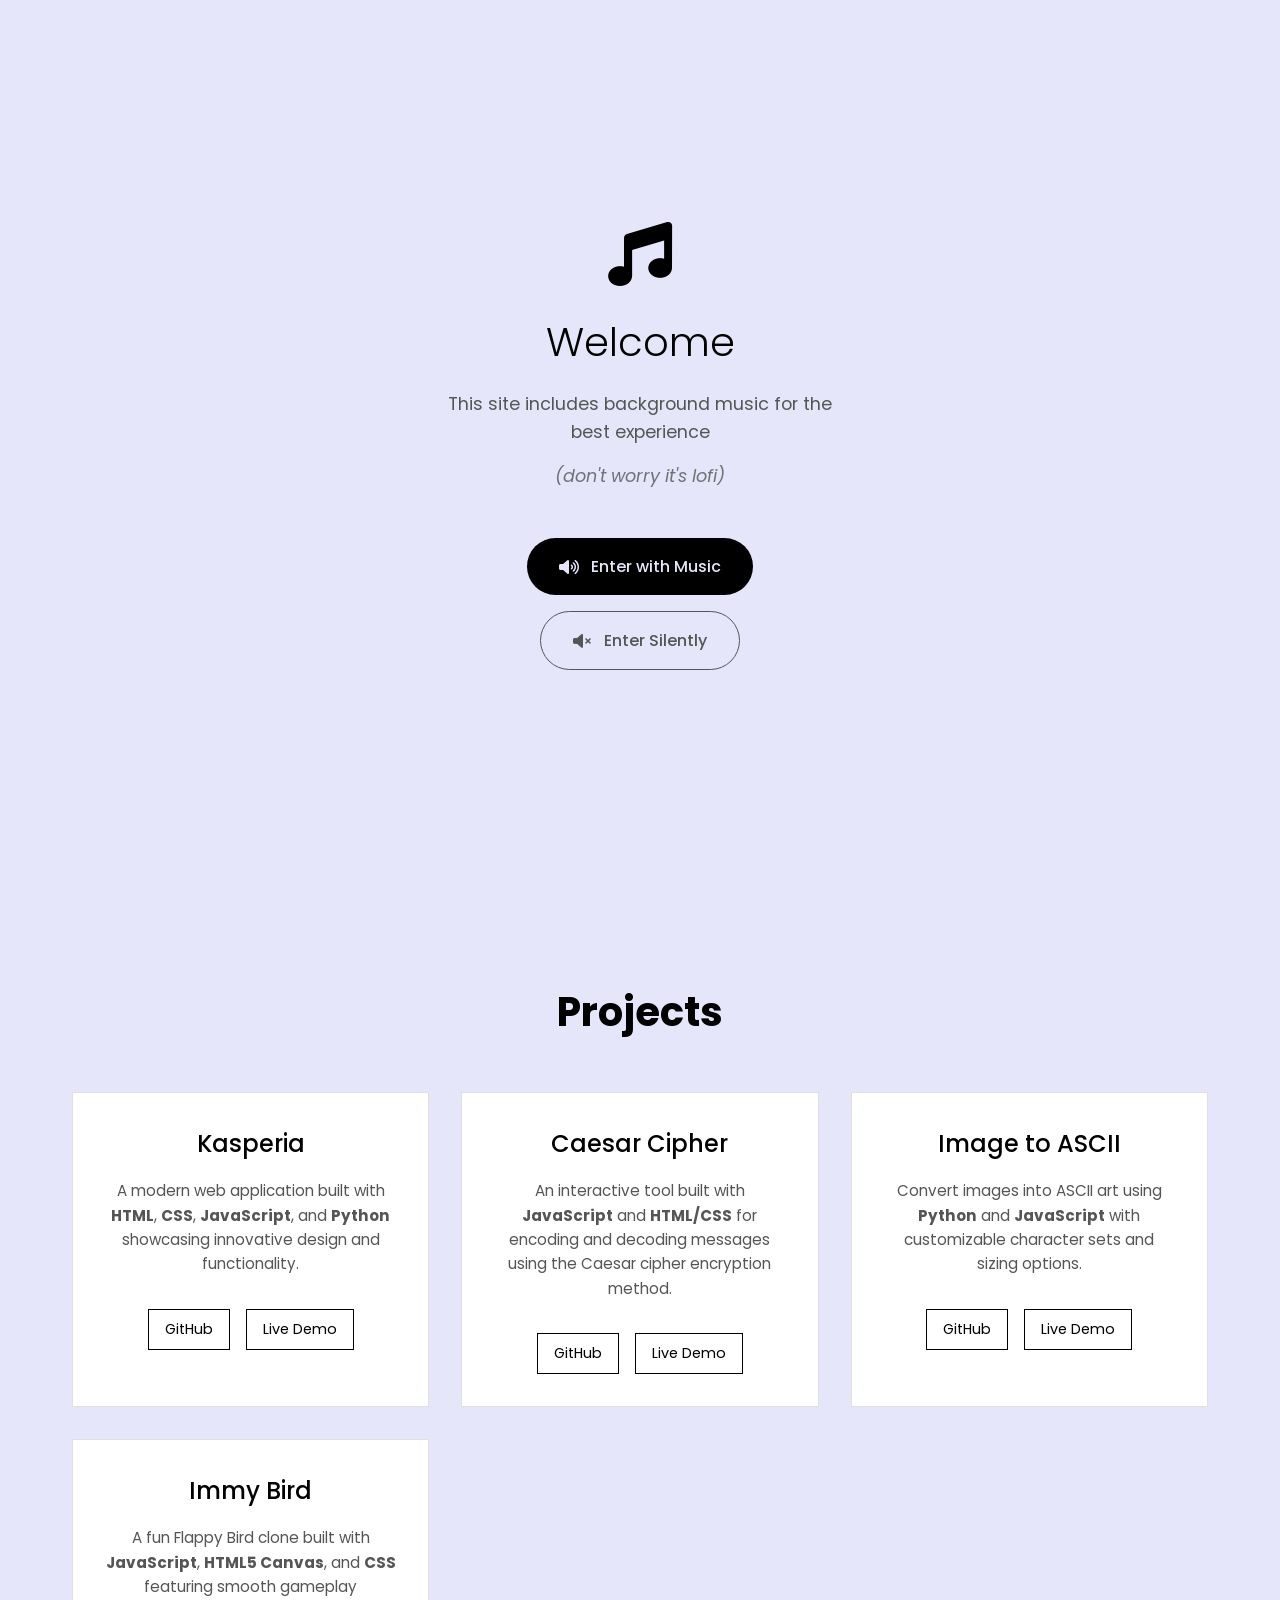
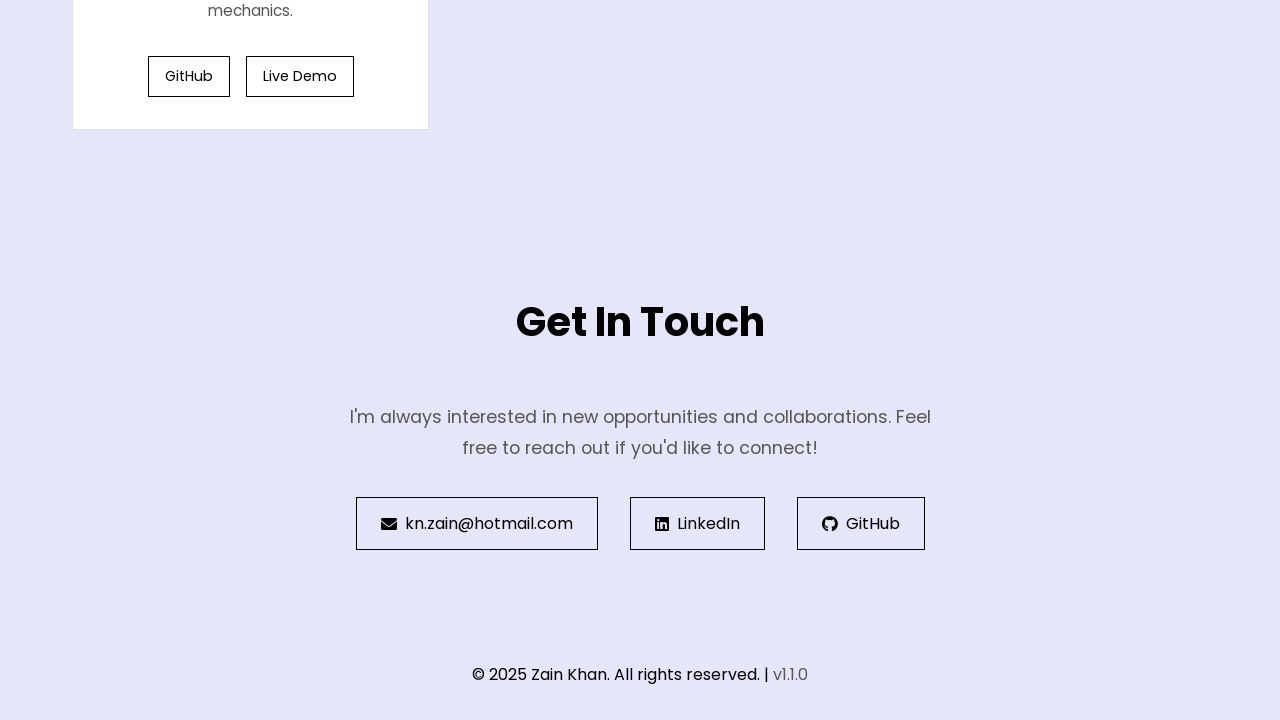
==== commit 30d53589: "Major v1.1.0 update: Added music consent, dark mode, enhanced animations, and interactive features -" ====
--- a/index.html
+++ b/index.html
@@ -9,24 +9,63 @@
     <link href="https://cdnjs.cloudflare.com/ajax/libs/font-awesome/6.0.0/css/all.min.css" rel="stylesheet">
 </head>
 <body>
-    <!-- Color Theme Selector -->
-    <div class="theme-selector">
-        <button class="theme-toggle" aria-label="Choose theme color">
-            <i class="fas fa-palette"></i>
-        </button>
+    <!-- Music Consent Overlay -->
+    <div id="musicConsent" class="music-consent-overlay">
+        <div class="music-consent-container">
+            <div class="music-consent-content">
+                <i class="fas fa-music music-icon"></i>
+                <h2>Welcome</h2>
+                <p>This site includes background music for the best experience</p>
+                <p class="lofi-note">(don't worry it's lofi)</p>
+                <button id="enterWithMusic" class="consent-btn music-btn-consent">
+                    <i class="fas fa-volume-up"></i>
+                    Enter with Music
+                </button>
+                <button id="enterSilent" class="consent-btn silent-btn-consent">
+                    <i class="fas fa-volume-mute"></i>
+                    Enter Silently
+                </button>
+            </div>
+        </div>
+    </div>
+
+    <!-- Preloader -->
+    <div id="preloader" style="display: none;">
+        <div class="preloader-text">
+            <!-- Hello texts will be injected here by JS -->
+        </div>
+        <div class="progress-bar">
+            <div class="progress-fill"></div>
+        </div>
+    </div>
+    <!-- Theme Controls -->
+    <div class="theme-controls">
+        <!-- Dark/Light Mode Toggle -->
+        <div class="mode-toggle">
+            <button class="mode-btn" aria-label="Toggle dark/light mode">
+                <i class="fas fa-moon"></i>
+            </button>
+        </div>
+        
+        <!-- Color Theme Selector -->
+        <div class="theme-selector">
+            <button class="theme-toggle" aria-label="Choose theme color">
+                <i class="fas fa-palette"></i>
+            </button>
         <div class="color-options">
-            <button class="color-option" data-color="lavender" style="background-color: #E6E6FA"></button>
-            <button class="color-option" data-color="mint" style="background-color: #F0FFFF"></button>
-            <button class="color-option" data-color="peach" style="background-color: #FFEBE9"></button>
-            <button class="color-option" data-color="lemon" style="background-color: #FFFACD"></button>
-            <button class="color-option" data-color="sage" style="background-color: #F0F8F0"></button>
-            <button class="color-option" data-color="rose" style="background-color: #FFE4E1"></button>
-            <button class="color-option" data-color="coral" style="background-color: #FFE4E6"></button>
-            <button class="color-option" data-color="sky" style="background-color: #E0F6FF"></button>
-            <button class="color-option" data-color="lilac" style="background-color: #F3E5F5"></button>
-            <button class="color-option" data-color="cream" style="background-color: #FFF8E1"></button>
-            <button class="color-option" data-color="mint-green" style="background-color: #E8F5E8"></button>
-            <button class="color-option" data-color="powder" style="background-color: #F0F8FF"></button>
+            <button class="color-option" data-color="lavender"></button>
+            <button class="color-option" data-color="mint"></button>
+            <button class="color-option" data-color="peach"></button>
+            <button class="color-option" data-color="lemon"></button>
+            <button class="color-option" data-color="sage"></button>
+            <button class="color-option" data-color="rose"></button>
+            <button class="color-option" data-color="coral"></button>
+            <button class="color-option" data-color="sky"></button>
+            <button class="color-option" data-color="lilac"></button>
+            <button class="color-option" data-color="cream"></button>
+            <button class="color-option" data-color="mint-green"></button>
+            <button class="color-option" data-color="powder"></button>
+        </div>
         </div>
     </div>
 
@@ -37,9 +76,6 @@
             <ul class="nav-menu">
                 <li class="nav-item">
                     <a href="#home" class="nav-link">Home</a>
-                </li>
-                <li class="nav-item">
-                    <a href="#about" class="nav-link">About</a>
                 </li>
                 <li class="nav-item">
                     <a href="#projects" class="nav-link">Projects</a>
@@ -59,7 +95,7 @@
                 </button>
                 <div class="volume-control">
                     <i class="fas fa-volume-up"></i>
-                    <input type="range" class="volume-slider" min="0" max="100" value="50" id="volumeSlider">
+                    <input type="range" class="volume-slider" min="0" max="30" value="15" id="volumeSlider">
                 </div>
                 <audio id="backgroundMusic" loop>
                     <source src="music/Lofi Background Music.mp3" type="audio/mpeg">
@@ -88,28 +124,6 @@
         <!-- Hero Section -->
         <section id="home" class="hero">
             <div class="hero-content">
-                <div class="hello-carousel">
-                    <span class="hello-text">Hello!</span>
-                    <span class="hello-text">Hola!</span>
-                    <span class="hello-text">Bonjour!</span>
-                    <span class="hello-text">Hallo!</span>
-                    <span class="hello-text">Ciao!</span>
-                    <span class="hello-text">こんにちは!</span>
-                    <span class="hello-text">你好!</span>
-                    <span class="hello-text">Привет!</span>
-                    <span class="hello-text">مرحبا!</span>
-                    <span class="hello-text">नमस्ते!</span>
-                    <span class="hello-text">Salut!</span>
-                    <span class="hello-text">Hej!</span>
-                    <span class="hello-text">안녕하세요!</span>
-                    <span class="hello-text">Olá!</span>
-                    <span class="hello-text">Hei!</span>
-                    <span class="hello-text">Ahoj!</span>
-                    <span class="hello-text">Γεια σας!</span>
-                    <span class="hello-text">Merhaba!</span>
-                    <span class="hello-text">Hej!</span>
-                    <span class="hello-text">Tere!</span>
-                </div>
                 <h1 class="hero-title fade-in">i'm zain khan</h1>
                 <p class="hero-subtitle fade-in">compeng @uwaterloo</p>
                 <div class="social-links fade-in">
@@ -132,91 +146,9 @@
                     </a>
                 </div>
                 
-                <div class="fun-facts-section">
-                    <h3 class="subsection-title">Fun Facts</h3>
-                    <div class="fun-facts-carousel">
-                        <div class="fun-fact-track">
-                          <div class="fun-fact-item">I'm 6'0 (... 5'11 rounds up)</div>
-                          <div class="fun-fact-item">I've had two pet hamsters</div>
-                          <div class="fun-fact-item">Born in Leeds, UK</div>
-                          <div class="fun-fact-item">My favorite movie is The Godfather Part II</div>
-                          <div class="fun-fact-item">Favorite show? Game of Thrones</div>
-                          <div class="fun-fact-item">My favorite animal is the spider monkey</div>
-                          <div class="fun-fact-item">My League rank is Plat 4</div>
-                      
-                          <!-- duplicate for seamless loop -->
-                          <div class="fun-fact-item">I'm 6'0 (... 5'11 rounds up)</div>
-                          <div class="fun-fact-item">I've had two pet hamsters</div>
-                          <div class="fun-fact-item">League Rank Peak is plat 4</div>
-                          <div class="fun-fact-item">My favorite movie is The Godfather Part II</div>
-                          <div class="fun-fact-item">Favorite show? Game of Thrones</div>
-                          <div class="fun-fact-item">My favorite animal is the spider monkey</div>
-                          <div class="fun-fact-item">My League rank is Plat 4</div>
-                        </div>
-                      </div>
-                      
-                </div>
             </div>
         </section>
 
-        <!-- About Section -->
-        <section id="about" class="about">
-            <div class="container">
-                <h2 class="section-title fade-in">About Me</h2>
-                <div class="about-content fade-in">
-                    <p>
-                        I'm Zain, a comp eng student at Waterloo who spends way too much time coding random projects. Most of them start with "I wonder if I can…" and sometimes they actually work. I've built an arcade cabinet, redone company websites, and written scripts just to save people from Excel headaches. Outside of that, I like working out, logbait, and occasionally cooking for people — because food is only fun when someone else enjoys it.
-                    </p>
-                </div>
-                
-                <!-- Skills Section -->
-                <div class="skills-content fade-in">
-                    <h3 class="subsection-title">Skills</h3>
-                    <div class="skills-list">
-                        <div class="skill-category">
-                            <h4>Web</h4>
-                            <p>HTML, CSS, JavaScript</p>
-                        </div>
-                        <div class="skill-category">
-                            <h4>Programming</h4>
-                            <p>Python, Java, C# (a little)</p>
-                        </div>
-                        <div class="skill-category">
-                            <h4>Databases</h4>
-                            <p>Firebase & databases (aka debugging marathons)</p>
-                        </div>
-                        <div class="skill-category">
-                            <h4>Design</h4>
-                            <p>CAD & 3D modeling (Fusion 360, Blender, AutoCAD)</p>
-                        </div>
-                        <div class="skill-category">
-                            <h4>Hardware</h4>
-                            <p>Raspberry Pi tinkering</p>
-                        </div>
-                        <div class="skill-category">
-                            <h4>Automation</h4>
-                            <p>Excel/finance automation (thanks Kasperia)</p>
-                        </div>
-                        <div class="skill-category">
-                            <h4>Teaching</h4>
-                            <p>Teaching & mentoring (Coding Club + Code Ninjas)</p>
-                        </div>
-                    </div>
-                </div>
-
-                <!-- Interests Section -->
-                <div class="interests-content fade-in">
-                    <h3 class="subsection-title">Interests</h3>
-                    <div class="interests-list">
-                        <div class="interest-item">Coding projects that start as experiments and sometimes become actual projects</div>
-                        <div class="interest-item">Working out (lifting > cardio)</div>
-                        <div class="interest-item">Gaming (League, Valorant, Minecraft)</div>
-                        <div class="interest-item">Retro games — the arcade cabinet project was my favorite</div>
-                        <div class="interest-item">Cooking simple meals (but only when I can share them)</div>
-                    </div>
-                </div>
-            </div>
-        </section>
 
         <!-- Projects Section -->
         <section id="projects" class="projects">
@@ -227,7 +159,7 @@
                         <div class="project-content">
                             <h3 class="project-title">Kasperia</h3>
                             <p class="project-description">
-                                A modern web application showcasing innovative design and functionality.
+                                A modern web application built with <strong>HTML</strong>, <strong>CSS</strong>, <strong>JavaScript</strong>, and <strong>Python</strong> showcasing innovative design and functionality.
                             </p>
                             <div class="project-links">
                                 <a href="https://github.com/7kzaincode/webkasper" target="_blank" class="project-link">GitHub</a>
@@ -240,7 +172,7 @@
                         <div class="project-content">
                             <h3 class="project-title">Caesar Cipher</h3>
                             <p class="project-description">
-                                An interactive tool for encoding and decoding messages using the Caesar cipher encryption method.
+                                An interactive tool built with <strong>JavaScript</strong> and <strong>HTML/CSS</strong> for encoding and decoding messages using the Caesar cipher encryption method.
                             </p>
                             <div class="project-links">
                                 <a href="https://github.com/7kzaincode/Caesar-Cipher-Tool" target="_blank" class="project-link">GitHub</a>
@@ -253,7 +185,7 @@
                         <div class="project-content">
                             <h3 class="project-title">Image to ASCII</h3>
                             <p class="project-description">
-                                Convert images into ASCII art with customizable character sets and sizing options.
+                                Convert images into ASCII art using <strong>Python</strong> and <strong>JavaScript</strong> with customizable character sets and sizing options.
                             </p>
                             <div class="project-links">
                                 <a href="https://github.com/7kzaincode/img-to-ascii" target="_blank" class="project-link">GitHub</a>
@@ -266,7 +198,7 @@
                         <div class="project-content">
                             <h3 class="project-title">Immy Bird</h3>
                             <p class="project-description">
-                                A fun Flappy Bird clone built with modern web technologies and smooth gameplay mechanics.
+                                A fun Flappy Bird clone built with <strong>JavaScript</strong>, <strong>HTML5 Canvas</strong>, and <strong>CSS</strong> featuring smooth gameplay mechanics.
                             </p>
                             <div class="project-links">
                                 <a href="https://github.com/7kzaincode/flappy-bird" target="_blank" class="project-link">GitHub</a>
@@ -307,10 +239,44 @@
         </section>
     </main>
 
+    <!-- Patch Notes Overlay -->
+    <div id="patchNotesOverlay" class="patch-notes-overlay">
+        <div class="patch-notes-container">
+            <button class="close-patch-notes" id="closePatchNotes">
+                <i class="fas fa-times"></i>
+            </button>
+            <h1>Patch Notes</h1>
+            
+            <div class="version">
+                <h2>Version 1.1.0</h2>
+                <p><strong>Date:</strong> September 21, 2025</p>
+                <ul>
+                    <li>Added preloader with multilingual greetings</li>
+                    <li>Implemented dark/light mode toggle</li>
+                    <li>Enhanced typing animation with typo correction</li>
+                    <li>Added subtle mouse trail effect</li>
+                    <li>Improved project descriptions with highlighted technologies</li>
+                    <li>Fixed navigation highlighting bug</li>
+                </ul>
+            </div>
+
+            <div class="version">
+                <h2>Version 1.0.0</h2>
+                <p><strong>Date:</strong> September 20, 2025</p>
+                <ul>
+                    <li>Initial website launch</li>
+                    <li>Basic project showcase</li>
+                    <li>Contact information</li>
+                    <li>Music player integration</li>
+                </ul>
+            </div>
+        </div>
+    </div>
+
     <!-- Footer -->
     <footer class="footer">
         <div class="container">
-            <p>&copy; 2024 Zain Khan. All rights reserved.</p>
+            <p>&copy; 2025 Zain Khan. All rights reserved. | <a href="#" class="footer-link" id="patchNotesLink">v1.1.0</a></p>
         </div>
     </footer>
 
--- a/style.css
+++ b/style.css
@@ -11,6 +11,66 @@
   --transition: all 0.3s ease;
 }
 
+/* Dark Mode */
+[data-mode="dark"] {
+  --primary-bg: #121212;
+  --text-primary: #ffffff;
+  --text-secondary: #b0b0b0;
+  --accent-color: #ffffff;
+  --card-bg: #1e1e1e;
+  --shadow-light: rgba(255, 255, 255, 0.05);
+  --shadow-medium: rgba(255, 255, 255, 0.1);
+}
+
+/* Dark mode theme overrides */
+[data-mode="dark"][data-theme="lavender"] {
+  --primary-bg: #2a2a3e;
+}
+
+[data-mode="dark"][data-theme="mint"] {
+  --primary-bg: #1a2f2f;
+}
+
+[data-mode="dark"][data-theme="peach"] {
+  --primary-bg: #2f1f1f;
+}
+
+[data-mode="dark"][data-theme="lemon"] {
+  --primary-bg: #2f2f1a;
+}
+
+[data-mode="dark"][data-theme="sage"] {
+  --primary-bg: #1f2f1f;
+}
+
+[data-mode="dark"][data-theme="rose"] {
+  --primary-bg: #2f1f1f;
+}
+
+[data-mode="dark"][data-theme="coral"] {
+  --primary-bg: #2f1f20;
+}
+
+[data-mode="dark"][data-theme="sky"] {
+  --primary-bg: #1a2a2f;
+}
+
+[data-mode="dark"][data-theme="lilac"] {
+  --primary-bg: #2a1f2f;
+}
+
+[data-mode="dark"][data-theme="cream"] {
+  --primary-bg: #2f2a1a;
+}
+
+[data-mode="dark"][data-theme="mint-green"] {
+  --primary-bg: #1f2a1f;
+}
+
+[data-mode="dark"][data-theme="powder"] {
+  --primary-bg: #1a1f2f;
+}
+
 /* Theme Color Variants */
 [data-theme="lavender"] {
   --primary-bg: #E6E6FA;
@@ -58,6 +118,170 @@
 
 [data-theme="powder"] {
   --primary-bg: #F0F8FF;
+}
+
+/* Music Consent Overlay */
+.music-consent-overlay {
+    position: fixed;
+    top: 0;
+    left: 0;
+    width: 100%;
+    height: 100%;
+    background: var(--primary-bg);
+    z-index: 3000;
+    display: flex;
+    align-items: center;
+    justify-content: center;
+}
+
+.music-consent-container {
+    text-align: center;
+    padding: 2rem;
+}
+
+.music-consent-content {
+    max-width: 400px;
+    margin: 0 auto;
+}
+
+.music-icon {
+    font-size: 4rem;
+    color: var(--accent-color);
+    margin-bottom: 1.5rem;
+    animation: pulse 2s infinite;
+}
+
+@keyframes pulse {
+    0%, 100% { transform: scale(1); }
+    50% { transform: scale(1.1); }
+}
+
+.music-consent-content h2 {
+    font-size: 2.5rem;
+    font-weight: 300;
+    margin-bottom: 1rem;
+    color: var(--text-primary);
+}
+
+.music-consent-content p {
+    font-size: 1.1rem;
+    color: var(--text-secondary);
+    margin-bottom: 1rem;
+    line-height: 1.6;
+}
+
+.lofi-note {
+    font-size: 0.9rem;
+    color: var(--text-secondary);
+    font-style: italic;
+    opacity: 0.8;
+    margin-bottom: 2.5rem !important;
+}
+
+.consent-btn {
+    display: inline-flex;
+    align-items: center;
+    gap: 0.8rem;
+    padding: 1rem 2rem;
+    margin: 0.5rem;
+    border: none;
+    border-radius: 50px;
+    font-size: 1rem;
+    font-weight: 500;
+    cursor: pointer;
+    transition: all 0.3s ease;
+    text-decoration: none;
+    font-family: 'Poppins', sans-serif;
+}
+
+.music-btn-consent {
+    background: var(--accent-color);
+    color: var(--primary-bg);
+}
+
+.music-btn-consent:hover {
+    transform: translateY(-2px);
+    box-shadow: 0 8px 25px rgba(0,0,0,0.15);
+}
+
+.silent-btn-consent {
+    background: transparent;
+    color: var(--text-secondary);
+    border: 1px solid var(--text-secondary);
+}
+
+.silent-btn-consent:hover {
+    background: var(--text-secondary);
+    color: var(--primary-bg);
+    transform: translateY(-2px);
+}
+
+/* Preloader Styles */
+#preloader {
+    position: fixed;
+    top: 0;
+    left: 0;
+    width: 100%;
+    height: 100%;
+    background: var(--primary-bg);
+    color: var(--text-primary);
+    display: flex;
+    justify-content: center;
+    align-items: center;
+    z-index: 1001;
+    transition: opacity 1.2s cubic-bezier(0.25, 0.46, 0.45, 0.94), 
+                transform 1.2s cubic-bezier(0.25, 0.46, 0.45, 0.94);
+    opacity: 1;
+    transform: scale(1);
+}
+
+#preloader.loaded {
+    opacity: 0;
+    transform: scale(1.05);
+    pointer-events: none;
+}
+
+.preloader-text {
+    font-size: 3rem;
+    font-weight: 300;
+    text-align: center;
+    position: relative;
+    height: 60px; /* Set a fixed height to prevent layout shifts */
+    width: 100%;
+}
+
+.preloader-text span {
+    position: absolute;
+    left: 50%;
+    top: 50%;
+    transform: translate(-50%, -50%);
+    opacity: 0;
+    transition: opacity 0.5s ease-in-out;
+    white-space: nowrap;
+}
+
+.preloader-text span.visible {
+    opacity: 1;
+}
+
+.progress-bar {
+  position: absolute;
+  bottom: 50px;
+  left: 50%;
+  transform: translateX(-50%);
+  width: 200px;
+  height: 2px;
+  background: rgba(255, 255, 255, 0.2);
+  border-radius: 1px;
+  overflow: hidden;
+}
+
+.progress-fill {
+  height: 100%;
+  background: var(--text-primary);
+  width: 0%;
+  transition: width 0.3s ease;
+  border-radius: 1px;
 }
 
 /* Reset and Base Styles */
@@ -86,12 +310,51 @@
   padding: 0 2rem;
 }
 
-/* Theme Selector */
-.theme-selector {
+/* Theme Controls */
+.theme-controls {
   position: fixed;
   top: 20px;
   right: 15px;
   z-index: 1000;
+  display: flex;
+  flex-direction: column;
+  gap: 10px;
+}
+
+.mode-toggle {
+  display: flex;
+  justify-content: center;
+}
+
+.mode-btn {
+  background: var(--card-bg);
+  border: none;
+  border-radius: 50%;
+  width: 45px;
+  height: 45px;
+  display: flex;
+  align-items: center;
+  justify-content: center;
+  cursor: pointer;
+  box-shadow: 0 4px 20px var(--shadow-medium);
+  transition: var(--transition);
+  backdrop-filter: blur(10px);
+}
+
+.mode-btn:hover {
+  transform: scale(1.1);
+  box-shadow: 0 6px 25px var(--shadow-medium);
+}
+
+.mode-btn i {
+  font-size: 1.1rem;
+  color: var(--accent-color);
+  transition: var(--transition);
+}
+
+/* Theme Selector */
+.theme-selector {
+  position: relative;
 }
 
 .theme-toggle {
@@ -141,16 +404,49 @@
 .color-option {
   width: 30px;
   height: 30px;
+  border-radius: 50%;
   border: 2px solid transparent;
-  border-radius: 50%;
   cursor: pointer;
   transition: var(--transition);
-}
-
-.color-option:hover,
+  margin-bottom: 8px;
+}
+
+/* Light mode colors */
+.color-option[data-color="lavender"] { background-color: #E6E6FA; }
+.color-option[data-color="mint"] { background-color: #F0FFFF; }
+.color-option[data-color="peach"] { background-color: #FFEBE9; }
+.color-option[data-color="lemon"] { background-color: #FFFACD; }
+.color-option[data-color="sage"] { background-color: #F0F8F0; }
+.color-option[data-color="rose"] { background-color: #FFE4E1; }
+.color-option[data-color="coral"] { background-color: #FFE4E6; }
+.color-option[data-color="sky"] { background-color: #E0F6FF; }
+.color-option[data-color="lilac"] { background-color: #F3E5F5; }
+.color-option[data-color="cream"] { background-color: #FFF8E1; }
+.color-option[data-color="mint-green"] { background-color: #E8F5E8; }
+.color-option[data-color="powder"] { background-color: #F0F8FF; }
+
+/* Dark mode colors */
+[data-mode="dark"] .color-option[data-color="lavender"] { background-color: #2a2a3e; }
+[data-mode="dark"] .color-option[data-color="mint"] { background-color: #1a2f2f; }
+[data-mode="dark"] .color-option[data-color="peach"] { background-color: #2f1f1f; }
+[data-mode="dark"] .color-option[data-color="lemon"] { background-color: #2f2f1a; }
+[data-mode="dark"] .color-option[data-color="sage"] { background-color: #1f2f1f; }
+[data-mode="dark"] .color-option[data-color="rose"] { background-color: #2f1f1f; }
+[data-mode="dark"] .color-option[data-color="coral"] { background-color: #2f1f20; }
+[data-mode="dark"] .color-option[data-color="sky"] { background-color: #1a2a2f; }
+[data-mode="dark"] .color-option[data-color="lilac"] { background-color: #2a1f2f; }
+[data-mode="dark"] .color-option[data-color="cream"] { background-color: #2f2a1a; }
+[data-mode="dark"] .color-option[data-color="mint-green"] { background-color: #1f2a1f; }
+[data-mode="dark"] .color-option[data-color="powder"] { background-color: #1a1f2f; }
+
+.color-option:hover {
+  transform: scale(1.1);
+  border-color: rgba(255, 255, 255, 0.5);
+}
+
 .color-option.active {
-  border-color: var(--accent-color);
-  transform: scale(1.1);
+  border-color: #fff;
+  box-shadow: 0 0 0 2px rgba(255, 255, 255, 0.3);
 }
 
 /* Navigation */
@@ -293,6 +589,17 @@
   color: var(--text-secondary);
   margin-bottom: 2rem;
   font-weight: 300;
+  min-height: 2rem;
+}
+
+.cursor {
+  animation: blink 1s infinite;
+  font-weight: 400;
+}
+
+@keyframes blink {
+  0%, 50% { opacity: 1; }
+  51%, 100% { opacity: 0; }
 }
 
 .social-links {
@@ -308,15 +615,44 @@
   height: 40px;
   color: var(--accent-color);
   text-decoration: none;
-  transition: var(--transition);
+  transition: all 0.3s cubic-bezier(0.68, -0.55, 0.265, 1.55);
   border: 1px solid var(--accent-color);
   background: transparent;
+  position: relative;
+  overflow: hidden;
+}
+
+.social-link::before {
+  content: '';
+  position: absolute;
+  top: 50%;
+  left: 50%;
+  width: 0;
+  height: 0;
+  background: var(--accent-color);
+  border-radius: 50%;
+  transition: all 0.3s ease;
+  transform: translate(-50%, -50%);
+  z-index: -1;
+}
+
+.social-link:hover::before {
+  width: 100%;
+  height: 100%;
 }
 
 .social-link:hover {
-  background: var(--accent-color);
   color: var(--primary-bg);
-  transform: scale(1.05);
+  transform: translateY(-3px) rotate(5deg) scale(1.1);
+  box-shadow: 0 8px 20px rgba(0,0,0,0.15);
+}
+
+.social-link:nth-child(2):hover {
+  transform: translateY(-3px) rotate(-5deg) scale(1.1);
+}
+
+.social-link:nth-child(3):hover {
+  transform: translateY(-3px) rotate(3deg) scale(1.1);
 }
 
 .social-link i {
@@ -428,6 +764,7 @@
   border-radius: 2px;
   outline: none;
   -webkit-appearance: none;
+  appearance: none;
 }
 
 .nav-music-player .volume-slider::-webkit-slider-thumb {
@@ -460,168 +797,8 @@
   color: var(--text-primary);
 }
 
-/* About Section */
-.about {
-  background: #f8f8f8;
-}
-
-.about-content {
-  max-width: 800px;
-  margin: 0 auto;
-  text-align: left;
-  margin-bottom: 3rem;
-}
-
-.about-content p {
-  font-size: 1.1rem;
-  margin-bottom: 1.5rem;
-  color: var(--text-secondary);
-  line-height: 1.8;
-}
-
-/* Subsection Styles */
-.subsection-title {
-  font-size: 1.5rem;
-  color: var(--text-primary);
-  margin-bottom: 1.5rem;
-  font-weight: 500;
-}
-
-/* Skills Content */
-.skills-content {
-  margin-bottom: 3rem;
-}
-
-.skills-list {
-  display: grid;
-  grid-template-columns: repeat(auto-fit, minmax(250px, 1fr));
-  gap: 1.5rem;
-}
-
-.skill-category {
-  background: var(--card-bg);
-  border: 1px solid #e0e0e0;
-  padding: 1.5rem;
-  transition: var(--transition);
-}
-
-.skill-category:hover {
-  transform: translateY(-3px);
-  box-shadow: 0 8px 25px var(--shadow-light);
-  border-color: var(--accent-color);
-}
-
-.skill-category h4 {
-  font-size: 1.1rem;
-  color: var(--text-primary);
-  margin-bottom: 0.5rem;
-  font-weight: 500;
-}
-
-.skill-category p {
-  font-size: 0.95rem;
-  color: var(--text-secondary);
-  margin: 0;
-  line-height: 1.5;
-}
-
-/* Interests Content */
-.interests-content {
-  margin-bottom: 3rem;
-}
-
-.interests-list {
-  display: flex;
-  flex-direction: column;
-  gap: 1rem;
-}
-
-.interest-item {
-  background: var(--card-bg);
-  border: 1px solid #e0e0e0;
-  padding: 1rem 1.5rem;
-  color: var(--text-secondary);
-  transition: var(--transition);
-  font-size: 0.95rem;
-}
-
-.interest-item:hover {
-  color: var(--text-primary);
-  border-color: var(--accent-color);
-  transform: translateX(5px);
-}
-
-/* Fun Facts Carousel */
-.fun-facts-section {
-  margin-top: 2rem;
-  margin-bottom: 2rem;
-  position: relative;
-}
-
-.fun-facts-section h3 {
-  margin-bottom: 1rem;
-  text-align: center;
-  color: var(--text-primary);
-  font-size: 1.5rem;
-  font-weight: 500;
-  display: block;
-  position: relative;
-  z-index: 10;
-}
-
-.fun-facts-carousel {
-  width: 100%;
-  overflow: hidden;
-  position: relative;
-  height: 60px;
-  display: flex;
-  align-items: center;
-}
-
-.fun-fact-track {
-  display: flex;
-  animation: scrollHorizontal 20s linear infinite;
-  gap: 3rem;
-  white-space: nowrap;
-  align-items: center;
-  width: max-content;
-  min-width: 100%;
-}
-
-.fun-fact-item {
-  flex-shrink: 0;
-  color: var(--text-secondary);
-  font-size: 1.1rem;
-  font-weight: 300;
-  white-space: nowrap;
-  opacity: 0.8;
-  transition: opacity 0.3s ease;
-  display: block;
-  min-width: max-content;
-}
-
-.fun-fact-item:hover {
-  opacity: 1;
-}
-
-@keyframes scrollHorizontal {
-  0% {
-    transform: translateX(100%);
-  }
-  100% {
-    transform: translateX(-100%);
-  }
-}
-
-/* Ensure animation is running */
-.fun-fact-track {
-  animation-play-state: running !important;
-}
-
-/* Pause animation on hover */
-.fun-facts-section:hover .fun-fact-track {
-  animation-play-state: paused;
-}
+
+
 
 /* Projects Section */
 .projects-grid {
@@ -635,14 +812,40 @@
   background: var(--card-bg);
   border: 1px solid #e0e0e0;
   padding: 2rem;
-  transition: var(--transition);
+  transition: all 0.4s cubic-bezier(0.25, 0.46, 0.45, 0.94);
   text-align: center;
+  position: relative;
+  overflow: hidden;
+}
+
+.project-card::before {
+  content: '';
+  position: absolute;
+  top: 0;
+  left: -100%;
+  width: 100%;
+  height: 100%;
+  background: linear-gradient(90deg, transparent, rgba(255,255,255,0.2), transparent);
+  transition: left 0.5s;
+}
+
+.project-card:hover::before {
+  left: 100%;
 }
 
 .project-card:hover {
-  transform: translateY(-5px);
-  box-shadow: 0 10px 30px var(--shadow-light);
+  transform: translateY(-8px) scale(1.02);
+  box-shadow: 0 15px 40px var(--shadow-medium);
   border-color: var(--accent-color);
+}
+
+.project-card:hover .project-title {
+  color: var(--accent-color);
+  transform: translateY(-2px);
+}
+
+.project-card:hover .project-links {
+  transform: translateY(-3px);
 }
 
 .project-title {
@@ -774,12 +977,128 @@
 }
 
 /* Footer */
+.footer-link {
+    color: var(--text-secondary);
+    text-decoration: none;
+    transition: var(--transition);
+    cursor: pointer;
+}
+
+.footer-link:hover {
+    color: var(--text-primary);
+    text-decoration: underline;
+}
+
 .footer {
   background: var(--primary-bg);
   text-align: center;
   padding: 2rem;
+}
+
+/* Patch Notes Overlay */
+.patch-notes-overlay {
+  position: fixed;
+  top: 0;
+  left: 0;
+  width: 100%;
+  height: 100%;
+  background: var(--primary-bg);
+  z-index: 2000;
+  opacity: 0;
+  visibility: hidden;
+  transition: all 0.8s cubic-bezier(0.25, 0.46, 0.45, 0.94);
+  transform: scale(0.1);
+  transform-origin: bottom right;
+}
+
+.patch-notes-overlay.active {
+  opacity: 1;
+  visibility: visible;
+  transform: scale(1);
+}
+
+.patch-notes-container {
+  max-width: 800px;
+  margin: 0 auto;
+  padding: 4rem 2rem 2rem;
+  height: 100vh;
+  overflow-y: auto;
+  position: relative;
+}
+
+.close-patch-notes {
+  position: fixed;
+  top: 2rem;
+  right: 2rem;
+  background: var(--card-bg);
+  border: none;
+  border-radius: 50%;
+  width: 50px;
+  height: 50px;
+  display: flex;
+  align-items: center;
+  justify-content: center;
+  cursor: pointer;
+  box-shadow: 0 4px 20px var(--shadow-medium);
+  transition: var(--transition);
+  z-index: 2001;
+}
+
+.close-patch-notes:hover {
+  transform: scale(1.1);
+  box-shadow: 0 6px 25px var(--shadow-medium);
+}
+
+.close-patch-notes i {
+  font-size: 1.2rem;
+  color: var(--text-primary);
+}
+
+.patch-notes-overlay h1 {
+  font-size: 2.5rem;
+  font-weight: 300;
+  margin-bottom: 3rem;
+  text-align: center;
+  color: var(--text-primary);
+}
+
+.patch-notes-overlay .version {
+  margin-bottom: 2rem;
+  padding-bottom: 2rem;
+  border-bottom: 1px solid rgba(0,0,0,0.1);
+}
+
+.patch-notes-overlay .version:last-of-type {
+  border-bottom: none;
+}
+
+.patch-notes-overlay .version h2 {
+  font-size: 1.5rem;
+  font-weight: 500;
+  margin-bottom: 0.5rem;
+  color: var(--text-primary);
+}
+
+.patch-notes-overlay .version p {
+  font-size: 0.9rem;
   color: var(--text-secondary);
-  border-top: 1px solid #e0e0e0;
+  margin-bottom: 1rem;
+}
+
+.patch-notes-overlay ul {
+  list-style: disc;
+  padding-left: 1.5rem;
+  margin: 0;
+}
+
+.patch-notes-overlay li {
+  margin-bottom: 0.5rem;
+  line-height: 1.6;
+  color: var(--text-primary);
+}
+
+.patch-notes-overlay li strong {
+  font-weight: 500;
 }
 
 /* Animations */
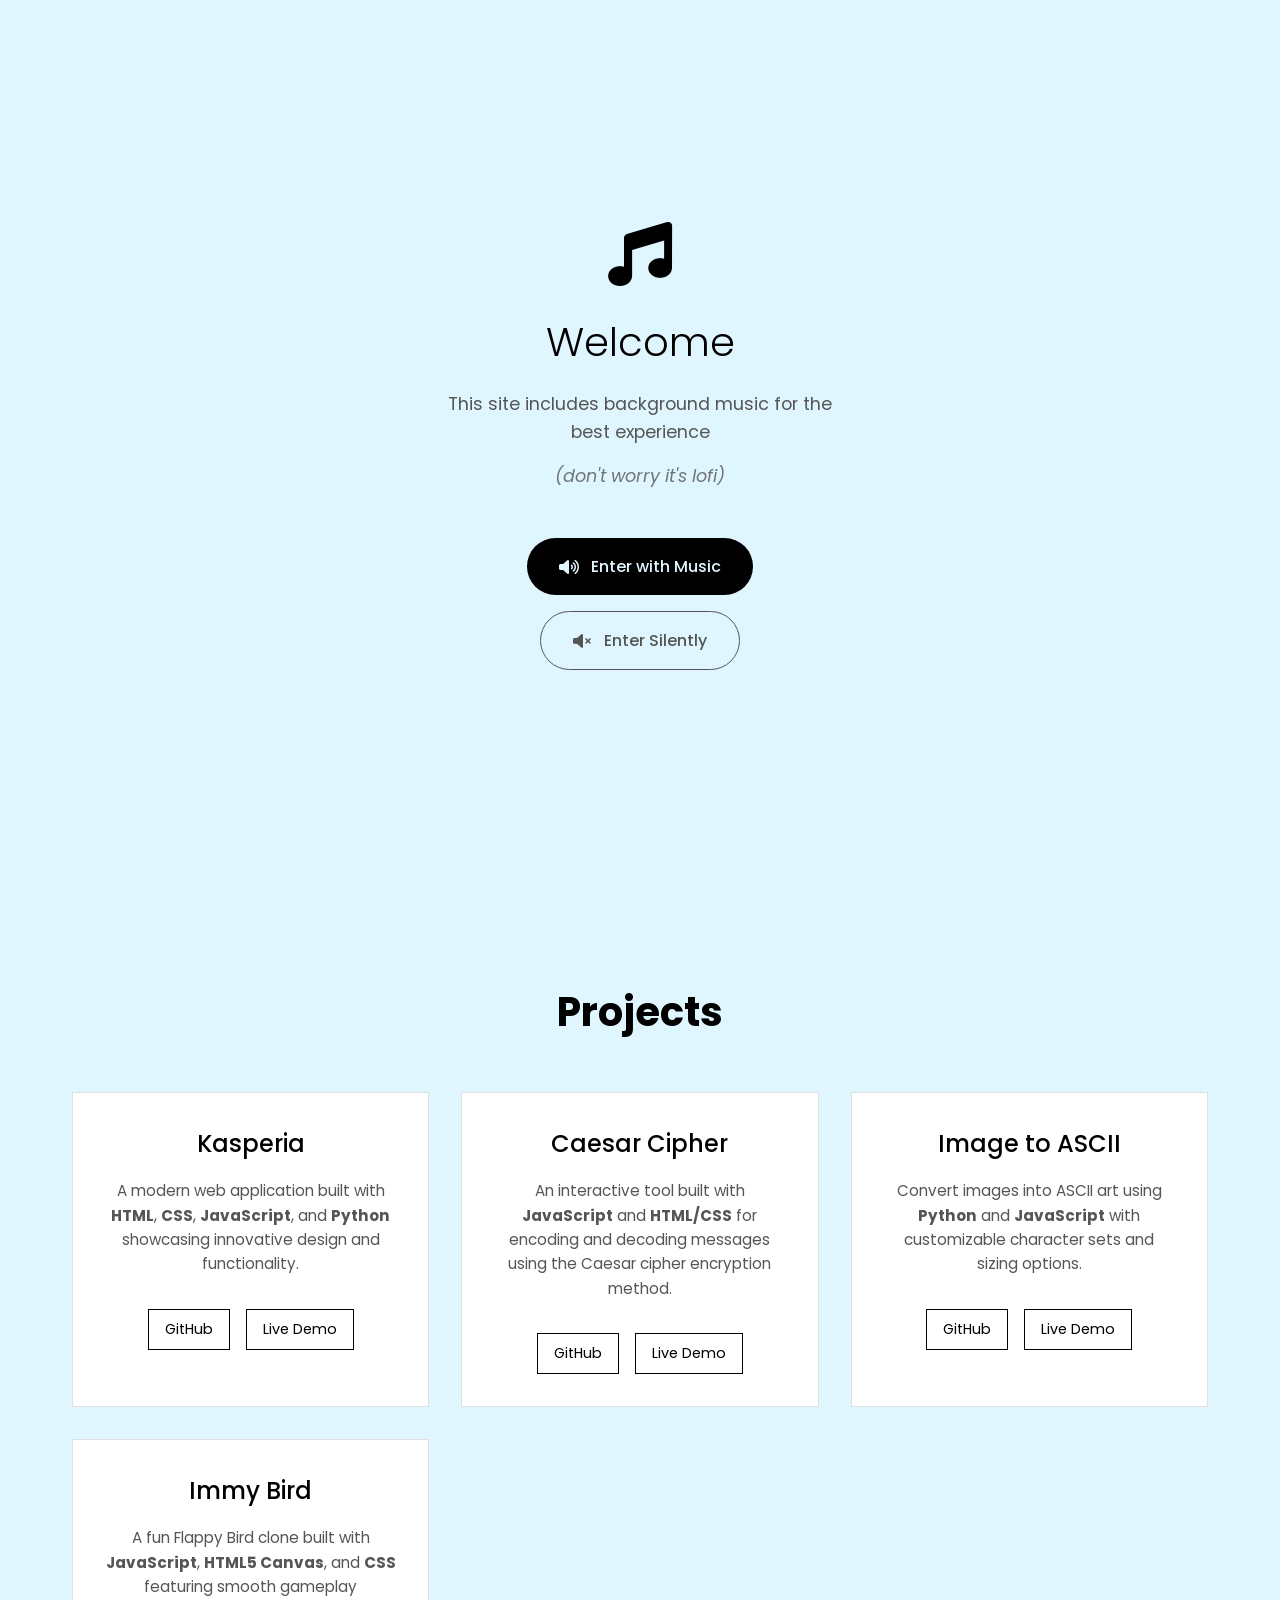
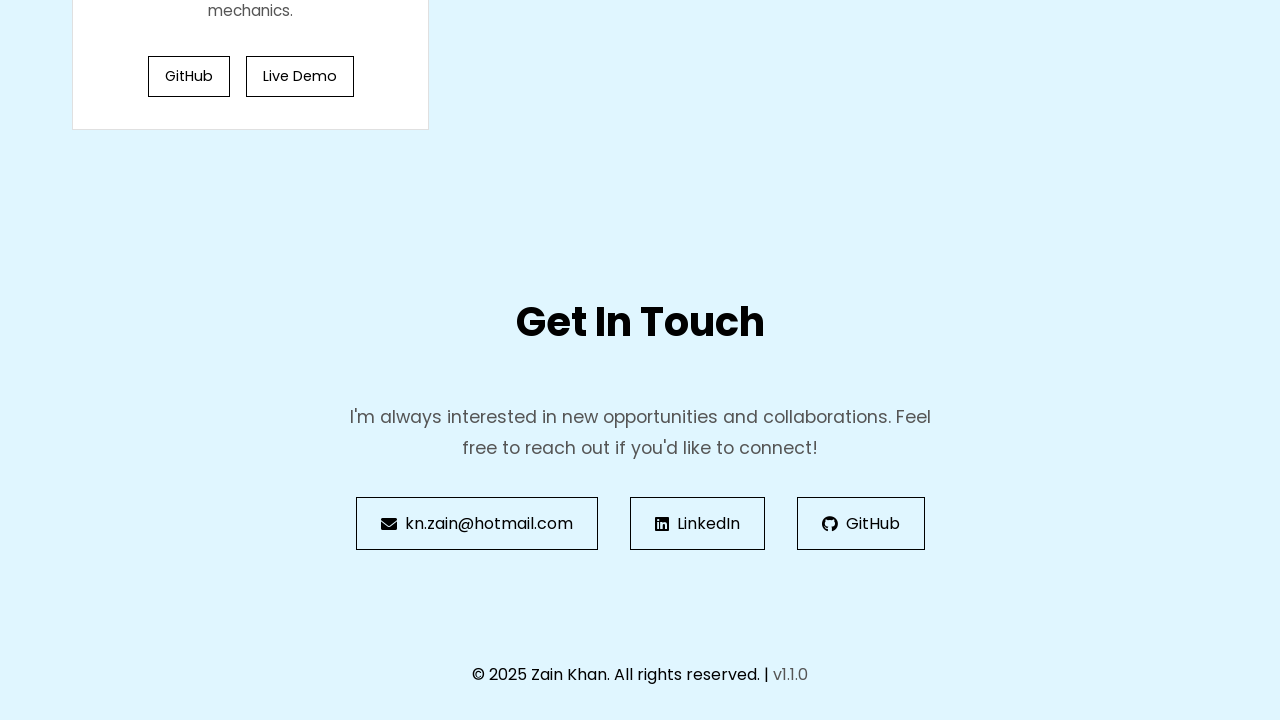
==== commit fe16b592: "Update favicon and logo, add new logo and favicon files" ====
--- a/index.html
+++ b/index.html
@@ -4,6 +4,9 @@
     <meta charset="UTF-8">
     <meta name="viewport" content="width=device-width, initial-scale=1.0">
     <title>Zain Khan - Portfolio</title>
+    <link rel="icon" type="image/x-icon" href="favicon.ico">
+    <link rel="icon" type="image/png" sizes="32x32" href="favicon-32x32.png">
+    <link rel="icon" type="image/png" sizes="16x16" href="favicon-16x16.png">
     <link rel="stylesheet" href="style.css">
     <link href="https://fonts.googleapis.com/css2?family=Poppins:wght@300;400;500;600&display=swap" rel="stylesheet">
     <link href="https://cdnjs.cloudflare.com/ajax/libs/font-awesome/6.0.0/css/all.min.css" rel="stylesheet">
@@ -72,7 +75,9 @@
     <!-- Navigation -->
     <nav class="navbar">
         <div class="nav-container">
-            <a href="#home" class="nav-logo">ZK</a>
+            <a href="#home" class="nav-logo">
+                <img src="MAINLOGO.png" alt="Zain Khan Logo" class="logo-img" style="height: 40px; width: auto;">
+            </a>
             <ul class="nav-menu">
                 <li class="nav-item">
                     <a href="#home" class="nav-link">Home</a>
--- a/style.css
+++ b/style.css
@@ -317,8 +317,9 @@
   right: 15px;
   z-index: 1000;
   display: flex;
-  flex-direction: column;
-  gap: 10px;
+  flex-direction: row;
+  gap: 15px;
+  align-items: center;
 }
 
 .mode-toggle {
@@ -477,10 +478,22 @@
   color: var(--accent-color);
   text-decoration: none;
   transition: var(--transition);
+  display: flex;
+  align-items: center;
 }
 
 .nav-logo:hover {
   color: var(--text-secondary);
+}
+
+.logo-img {
+  height: 80px;
+  width: auto;
+  transition: var(--transition);
+}
+
+.logo-img:hover {
+  transform: scale(1.05);
 }
 
 .nav-menu {
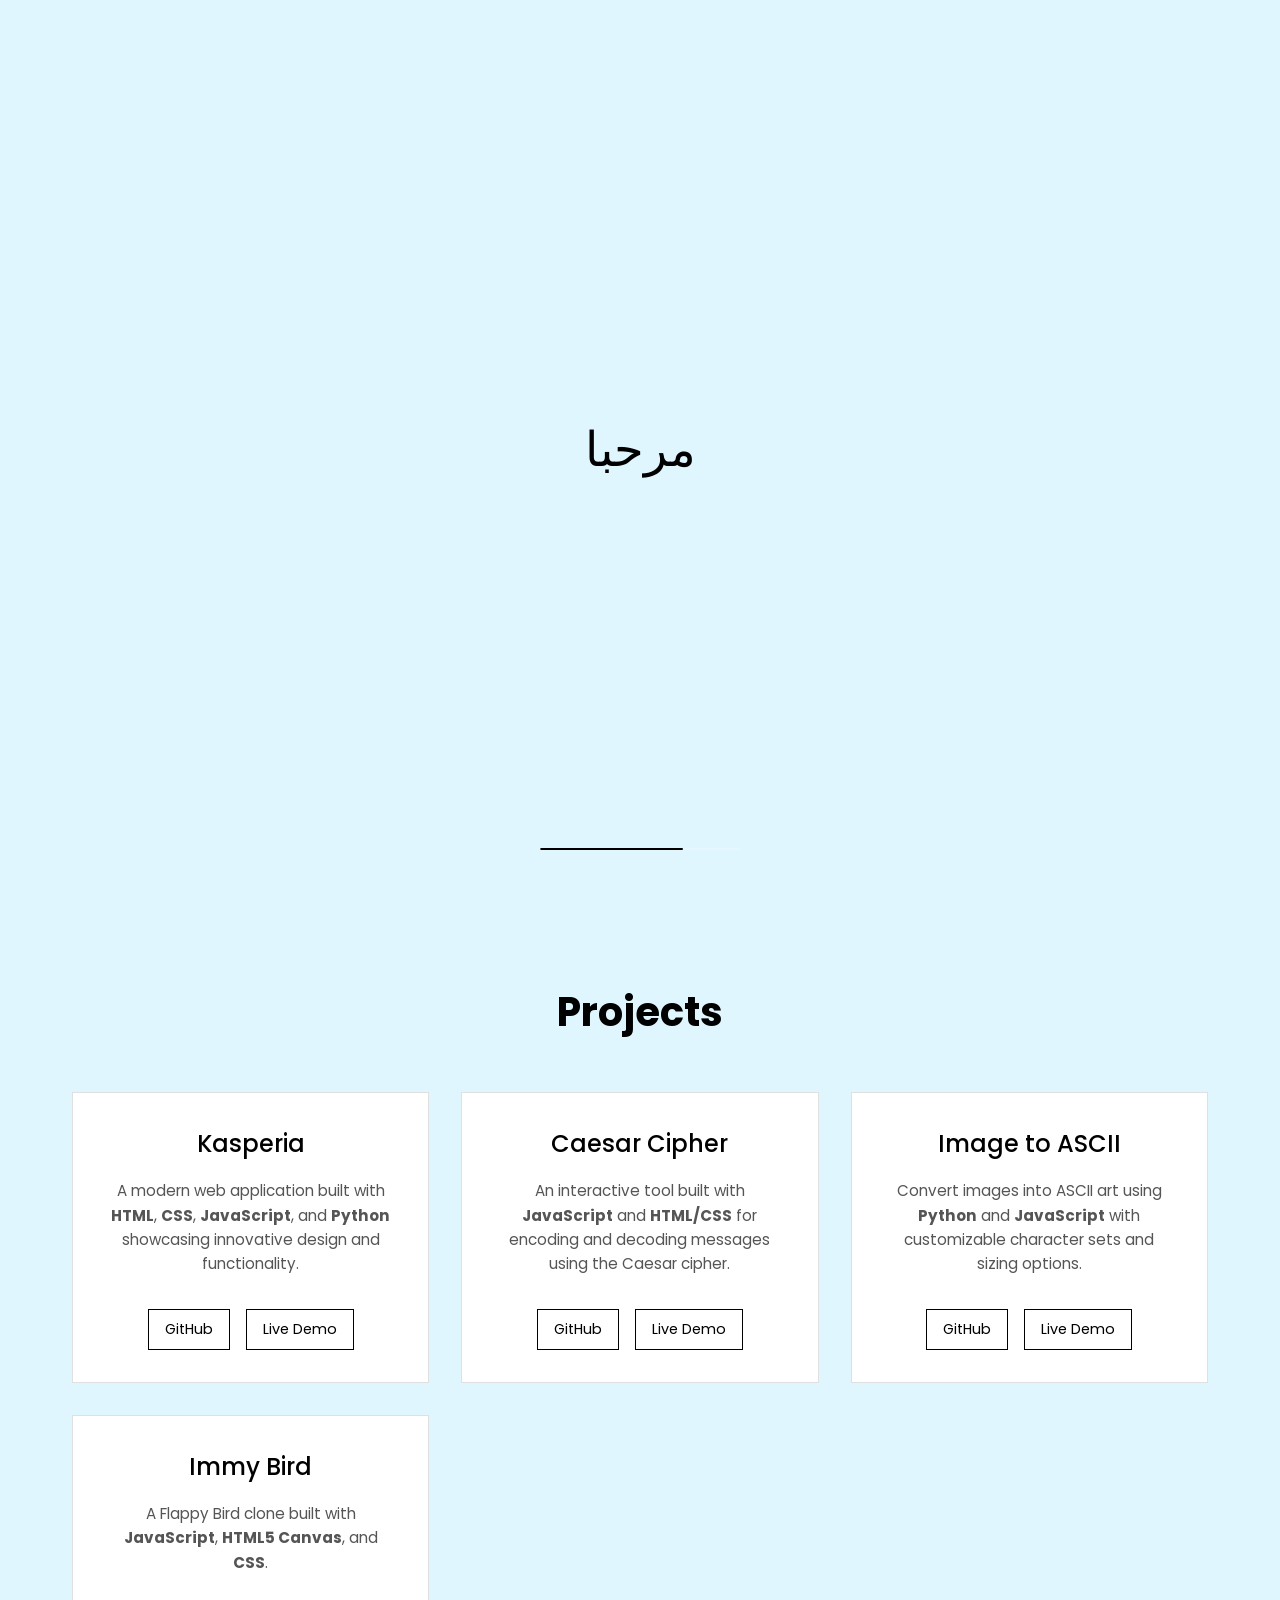
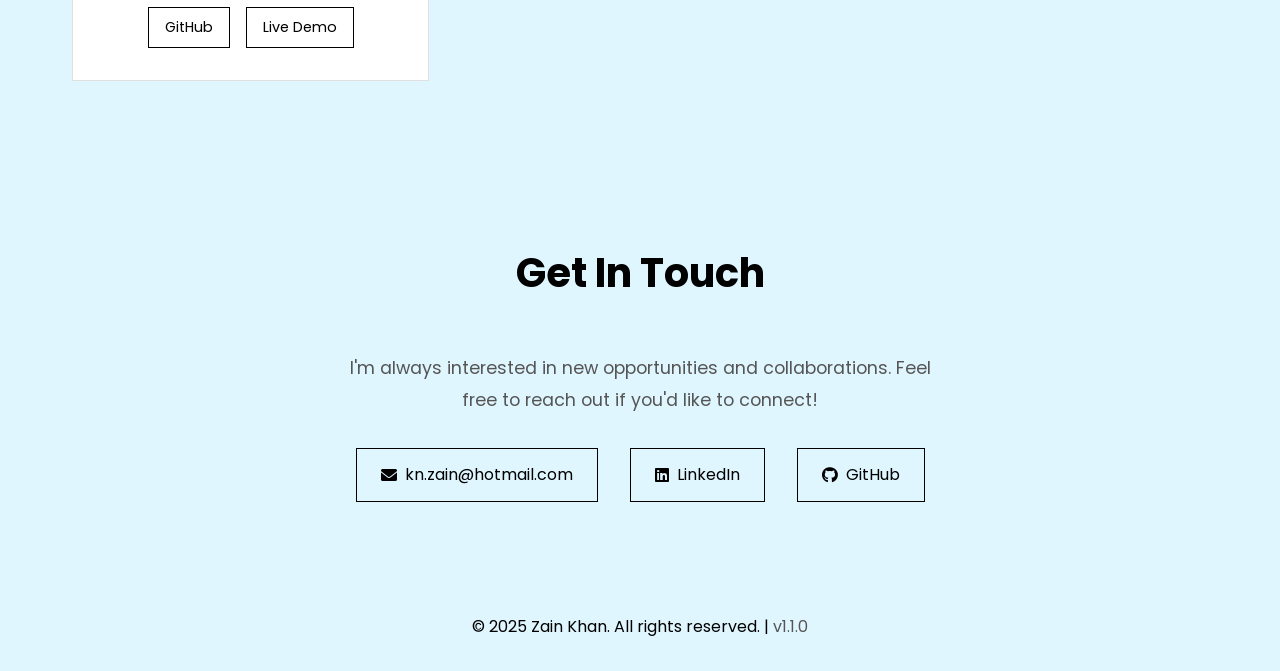
==== commit d75c8103: "updated resume" ====
--- a/index.html
+++ b/index.html
@@ -1,74 +1,50 @@
 <!DOCTYPE html>
 <html lang="en">
 <head>
-    <meta charset="UTF-8">
-    <meta name="viewport" content="width=device-width, initial-scale=1.0">
+    <meta charset="UTF-8" />
+    <meta name="viewport" content="width=device-width, initial-scale=1.0" />
     <title>Zain Khan - Portfolio</title>
-    <link rel="icon" type="image/x-icon" href="favicon.ico">
-    <link rel="icon" type="image/png" sizes="32x32" href="favicon-32x32.png">
-    <link rel="icon" type="image/png" sizes="16x16" href="favicon-16x16.png">
-    <link rel="stylesheet" href="style.css">
-    <link href="https://fonts.googleapis.com/css2?family=Poppins:wght@300;400;500;600&display=swap" rel="stylesheet">
-    <link href="https://cdnjs.cloudflare.com/ajax/libs/font-awesome/6.0.0/css/all.min.css" rel="stylesheet">
+    <link rel="icon" type="image/x-icon" href="favicon.ico" />
+    <link rel="icon" type="image/png" sizes="32x32" href="favicon-32x32.png" />
+    <link rel="icon" type="image/png" sizes="16x16" href="favicon-16x16.png" />
+    <link rel="stylesheet" href="style.css" />
+    <link href="https://fonts.googleapis.com/css2?family=Poppins:wght@300;400;500;600&display=swap" rel="stylesheet" />
+    <link href="https://cdnjs.cloudflare.com/ajax/libs/font-awesome/6.0.0/css/all.min.css" rel="stylesheet" />
 </head>
 <body>
-    <!-- Music Consent Overlay -->
-    <div id="musicConsent" class="music-consent-overlay">
-        <div class="music-consent-container">
-            <div class="music-consent-content">
-                <i class="fas fa-music music-icon"></i>
-                <h2>Welcome</h2>
-                <p>This site includes background music for the best experience</p>
-                <p class="lofi-note">(don't worry it's lofi)</p>
-                <button id="enterWithMusic" class="consent-btn music-btn-consent">
-                    <i class="fas fa-volume-up"></i>
-                    Enter with Music
-                </button>
-                <button id="enterSilent" class="consent-btn silent-btn-consent">
-                    <i class="fas fa-volume-mute"></i>
-                    Enter Silently
-                </button>
-            </div>
-        </div>
-    </div>
-
-    <!-- Preloader -->
-    <div id="preloader" style="display: none;">
-        <div class="preloader-text">
-            <!-- Hello texts will be injected here by JS -->
-        </div>
+    <!-- Preloader (Hello carousel) -->
+    <div id="preloader">
+        <div class="preloader-text"><!-- Hello texts injected by JS --></div>
         <div class="progress-bar">
             <div class="progress-fill"></div>
         </div>
     </div>
+
     <!-- Theme Controls -->
     <div class="theme-controls">
-        <!-- Dark/Light Mode Toggle -->
         <div class="mode-toggle">
             <button class="mode-btn" aria-label="Toggle dark/light mode">
                 <i class="fas fa-moon"></i>
             </button>
         </div>
-        
-        <!-- Color Theme Selector -->
         <div class="theme-selector">
             <button class="theme-toggle" aria-label="Choose theme color">
                 <i class="fas fa-palette"></i>
             </button>
-        <div class="color-options">
-            <button class="color-option" data-color="lavender"></button>
-            <button class="color-option" data-color="mint"></button>
-            <button class="color-option" data-color="peach"></button>
-            <button class="color-option" data-color="lemon"></button>
-            <button class="color-option" data-color="sage"></button>
-            <button class="color-option" data-color="rose"></button>
-            <button class="color-option" data-color="coral"></button>
-            <button class="color-option" data-color="sky"></button>
-            <button class="color-option" data-color="lilac"></button>
-            <button class="color-option" data-color="cream"></button>
-            <button class="color-option" data-color="mint-green"></button>
-            <button class="color-option" data-color="powder"></button>
-        </div>
+            <div class="color-options">
+                <button class="color-option" data-color="lavender"></button>
+                <button class="color-option" data-color="mint"></button>
+                <button class="color-option" data-color="peach"></button>
+                <button class="color-option" data-color="lemon"></button>
+                <button class="color-option" data-color="sage"></button>
+                <button class="color-option" data-color="rose"></button>
+                <button class="color-option" data-color="coral"></button>
+                <button class="color-option" data-color="sky"></button>
+                <button class="color-option" data-color="lilac"></button>
+                <button class="color-option" data-color="cream"></button>
+                <button class="color-option" data-color="mint-green"></button>
+                <button class="color-option" data-color="powder"></button>
+            </div>
         </div>
     </div>
 
@@ -76,21 +52,15 @@
     <nav class="navbar">
         <div class="nav-container">
             <a href="#home" class="nav-logo">
-                <img src="MAINLOGO.png" alt="Zain Khan Logo" class="logo-img" style="height: 40px; width: auto;">
+                <img src="MAINLOGO.png" alt="Zain Khan Logo" class="logo-img" style="height: 40px; width: auto;" />
             </a>
             <ul class="nav-menu">
-                <li class="nav-item">
-                    <a href="#home" class="nav-link">Home</a>
-                </li>
-                <li class="nav-item">
-                    <a href="#projects" class="nav-link">Projects</a>
-                </li>
-                <li class="nav-item">
-                    <a href="#contact" class="nav-link">Contact</a>
-                </li>
+                <li class="nav-item"><a href="#home" class="nav-link">Home</a></li>
+                <li class="nav-item"><a href="#projects" class="nav-link">Projects</a></li>
+                <li class="nav-item"><a href="#contact" class="nav-link">Contact</a></li>
             </ul>
-            
-            <!-- Music Player in Nav -->
+
+            <!-- Music Player in Nav (starts paused) -->
             <div class="nav-music-player">
                 <button class="music-btn play-pause" id="playPauseBtn">
                     <i class="fas fa-play"></i>
@@ -100,27 +70,25 @@
                 </button>
                 <div class="volume-control">
                     <i class="fas fa-volume-up"></i>
-                    <input type="range" class="volume-slider" min="0" max="30" value="15" id="volumeSlider">
+                    <input type="range" class="volume-slider" min="0" max="30" value="5" id="volumeSlider" />
                 </div>
                 <audio id="backgroundMusic" loop>
-                    <source src="music/Lofi Background Music.mp3" type="audio/mpeg">
-                    <source src="music/Good Night Lofi Music.mp3" type="audio/mpeg">
-                    <source src="music/Cutie Japan Lofi.mp3" type="audio/mpeg">
-                    <source src="music/Lofi Chill Music 398290.mp3" type="audio/mpeg">
-                    <source src="music/Lofi Hiphop 401921.mp3" type="audio/mpeg">
-                    <source src="music/Lofi Music 344112.mp3" type="audio/mpeg">
-                    <source src="music/Lofi Music 398288.mp3" type="audio/mpeg">
-                    <source src="music/Lofi Music 401926.mp3" type="audio/mpeg">
-                    <source src="music/Lofi Song 401920.mp3" type="audio/mpeg">
-                    <source src="music/Lofi Study Calm Chill Hop.mp3" type="audio/mpeg">
-                    <source src="music/Rainy Lofi City Music.mp3" type="audio/mpeg">
+                    <source src="music/Lofi Background Music.mp3" type="audio/mpeg" />
+                    <source src="music/Good Night Lofi Music.mp3" type="audio/mpeg" />
+                    <source src="music/Cutie Japan Lofi.mp3" type="audio/mpeg" />
+                    <source src="music/Lofi Chill Music 398290.mp3" type="audio/mpeg" />
+                    <source src="music/Lofi Hiphop 401921.mp3" type="audio/mpeg" />
+                    <source src="music/Lofi Music 344112.mp3" type="audio/mpeg" />
+                    <source src="music/Lofi Music 398288.mp3" type="audio/mpeg" />
+                    <source src="music/Lofi Music 401926.mp3" type="audio/mpeg" />
+                    <source src="music/Lofi Song 401920.mp3" type="audio/mpeg" />
+                    <source src="music/Lofi Study Calm Chill Hop.mp3" type="audio/mpeg" />
+                    <source src="music/Rainy Lofi City Music.mp3" type="audio/mpeg" />
                 </audio>
             </div>
-            
+
             <div class="hamburger">
-                <span class="bar"></span>
-                <span class="bar"></span>
-                <span class="bar"></span>
+                <span class="bar"></span><span class="bar"></span><span class="bar"></span>
             </div>
         </div>
     </nav>
@@ -132,30 +100,19 @@
                 <h1 class="hero-title fade-in">i'm zain khan</h1>
                 <p class="hero-subtitle fade-in">compeng @uwaterloo</p>
                 <div class="social-links fade-in">
-                    <a href="https://linkedin.com/in/zain-khan-3599622b6/" target="_blank" class="social-link" aria-label="LinkedIn">
-                        <i class="fab fa-linkedin"></i>
+                    <a href="https://linkedin.com/in/zain-khan-3599622b6/" target="_blank" class="social-link" aria-label="LinkedIn"><i class="fab fa-linkedin"></i></a>
+                    <a href="https://github.com/7kzaincode" target="_blank" class="social-link" aria-label="GitHub"><i class="fab fa-github"></i></a>
+                    <a href="mailto:kn.zain@hotmail.com" class="social-link" aria-label="Email"><i class="fas fa-paper-plane"></i></a>
+                </div>
+                <div class="resume-section fade-in">
+                    <a href="ZAINSRESUME.pdf" target="_blank" class="resume-btn">
+                        <i class="fas fa-download"></i> Download Resume
                     </a>
-                    <a href="https://github.com/7kzaincode" target="_blank" class="social-link" aria-label="GitHub">
-                        <i class="fab fa-github"></i>
-                    </a>
-                    <a href="mailto:kn.zain@hotmail.com" class="social-link" aria-label="Email">
-                        <i class="fas fa-paper-plane"></i>
-                    </a>
-                </div>
-                
-                <!-- Resume Download Button -->
-                <div class="resume-section fade-in">
-                    <a href="ZAINS RESUME.pdf" target="_blank" class="resume-btn">
-                        <i class="fas fa-download"></i>
-                        Download Resume
-                    </a>
-                </div>
-                
+                </div>
             </div>
         </section>
 
-
-        <!-- Projects Section -->
+        <!-- Projects -->
         <section id="projects" class="projects">
             <div class="container">
                 <h2 class="section-title fade-in">Projects</h2>
@@ -177,7 +134,7 @@
                         <div class="project-content">
                             <h3 class="project-title">Caesar Cipher</h3>
                             <p class="project-description">
-                                An interactive tool built with <strong>JavaScript</strong> and <strong>HTML/CSS</strong> for encoding and decoding messages using the Caesar cipher encryption method.
+                                An interactive tool built with <strong>JavaScript</strong> and <strong>HTML/CSS</strong> for encoding and decoding messages using the Caesar cipher.
                             </p>
                             <div class="project-links">
                                 <a href="https://github.com/7kzaincode/Caesar-Cipher-Tool" target="_blank" class="project-link">GitHub</a>
@@ -203,7 +160,7 @@
                         <div class="project-content">
                             <h3 class="project-title">Immy Bird</h3>
                             <p class="project-description">
-                                A fun Flappy Bird clone built with <strong>JavaScript</strong>, <strong>HTML5 Canvas</strong>, and <strong>CSS</strong> featuring smooth gameplay mechanics.
+                                A Flappy Bird clone built with <strong>JavaScript</strong>, <strong>HTML5 Canvas</strong>, and <strong>CSS</strong>.
                             </p>
                             <div class="project-links">
                                 <a href="https://github.com/7kzaincode/flappy-bird" target="_blank" class="project-link">GitHub</a>
@@ -215,29 +172,18 @@
             </div>
         </section>
 
-
-        <!-- Contact Section -->
+        <!-- Contact -->
         <section id="contact" class="contact">
             <div class="container">
                 <h2 class="section-title fade-in">Get In Touch</h2>
                 <div class="contact-content fade-in">
                     <p class="contact-description">
-                        I'm always interested in new opportunities and collaborations. 
-                        Feel free to reach out if you'd like to connect!
+                        I'm always interested in new opportunities and collaborations. Feel free to reach out if you'd like to connect!
                     </p>
                     <div class="contact-info">
-                        <a href="mailto:kn.zain@hotmail.com" class="contact-link">
-                            <i class="fas fa-envelope"></i>
-                            kn.zain@hotmail.com
-                        </a>
-                        <a href="https://linkedin.com/in/zain-khan-3599622b6/" target="_blank" class="contact-link">
-                            <i class="fab fa-linkedin"></i>
-                            LinkedIn
-                        </a>
-                        <a href="https://github.com/7kzaincode" target="_blank" class="contact-link">
-                            <i class="fab fa-github"></i>
-                            GitHub
-                        </a>
+                        <a href="mailto:kn.zain@hotmail.com" class="contact-link"><i class="fas fa-envelope"></i> kn.zain@hotmail.com</a>
+                        <a href="https://linkedin.com/in/zain-khan-3599622b6/" target="_blank" class="contact-link"><i class="fab fa-linkedin"></i> LinkedIn</a>
+                        <a href="https://github.com/7kzaincode" target="_blank" class="contact-link"><i class="fab fa-github"></i> GitHub</a>
                     </div>
                 </div>
             </div>
@@ -247,11 +193,9 @@
     <!-- Patch Notes Overlay -->
     <div id="patchNotesOverlay" class="patch-notes-overlay">
         <div class="patch-notes-container">
-            <button class="close-patch-notes" id="closePatchNotes">
-                <i class="fas fa-times"></i>
-            </button>
+            <button class="close-patch-notes" id="closePatchNotes"><i class="fas fa-times"></i></button>
             <h1>Patch Notes</h1>
-            
+
             <div class="version">
                 <h2>Version 1.1.0</h2>
                 <p><strong>Date:</strong> September 21, 2025</p>
@@ -281,7 +225,9 @@
     <!-- Footer -->
     <footer class="footer">
         <div class="container">
-            <p>&copy; 2025 Zain Khan. All rights reserved. | <a href="#" class="footer-link" id="patchNotesLink">v1.1.0</a></p>
+            <p>&copy; 2025 Zain Khan. All rights reserved. |
+                <a href="#" class="footer-link" id="patchNotesLink">v1.1.0</a>
+            </p>
         </div>
     </footer>
 
--- a/style.css
+++ b/style.css
@@ -1,6 +1,6 @@
 /* CSS Custom Properties for Theme Colors */
 :root {
-  --primary-bg: #ffffff; /* Clean white background */
+  --primary-bg: #ffffff;
   --text-primary: #000000;
   --text-secondary: #555555;
   --accent-color: #000000;
@@ -23,396 +23,111 @@
 }
 
 /* Dark mode theme overrides */
-[data-mode="dark"][data-theme="lavender"] {
-  --primary-bg: #2a2a3e;
-}
-
-[data-mode="dark"][data-theme="mint"] {
-  --primary-bg: #1a2f2f;
-}
-
-[data-mode="dark"][data-theme="peach"] {
-  --primary-bg: #2f1f1f;
-}
-
-[data-mode="dark"][data-theme="lemon"] {
-  --primary-bg: #2f2f1a;
-}
-
-[data-mode="dark"][data-theme="sage"] {
-  --primary-bg: #1f2f1f;
-}
-
-[data-mode="dark"][data-theme="rose"] {
-  --primary-bg: #2f1f1f;
-}
-
-[data-mode="dark"][data-theme="coral"] {
-  --primary-bg: #2f1f20;
-}
-
-[data-mode="dark"][data-theme="sky"] {
-  --primary-bg: #1a2a2f;
-}
-
-[data-mode="dark"][data-theme="lilac"] {
-  --primary-bg: #2a1f2f;
-}
-
-[data-mode="dark"][data-theme="cream"] {
-  --primary-bg: #2f2a1a;
-}
-
-[data-mode="dark"][data-theme="mint-green"] {
-  --primary-bg: #1f2a1f;
-}
-
-[data-mode="dark"][data-theme="powder"] {
-  --primary-bg: #1a1f2f;
-}
+[data-mode="dark"][data-theme="lavender"] { --primary-bg: #2a2a3e; }
+[data-mode="dark"][data-theme="mint"] { --primary-bg: #1a2f2f; }
+[data-mode="dark"][data-theme="peach"] { --primary-bg: #2f1f1f; }
+[data-mode="dark"][data-theme="lemon"] { --primary-bg: #2f2f1a; }
+[data-mode="dark"][data-theme="sage"] { --primary-bg: #1f2f1f; }
+[data-mode="dark"][data-theme="rose"] { --primary-bg: #2f1f1f; }
+[data-mode="dark"][data-theme="coral"] { --primary-bg: #2f1f20; }
+[data-mode="dark"][data-theme="sky"] { --primary-bg: #1a2a2f; }
+[data-mode="dark"][data-theme="lilac"] { --primary-bg: #2a1f2f; }
+[data-mode="dark"][data-theme="cream"] { --primary-bg: #2f2a1a; }
+[data-mode="dark"][data-theme="mint-green"] { --primary-bg: #1f2a1f; }
+[data-mode="dark"][data-theme="powder"] { --primary-bg: #1a1f2f; }
 
 /* Theme Color Variants */
-[data-theme="lavender"] {
-  --primary-bg: #E6E6FA;
-}
-
-[data-theme="mint"] {
-  --primary-bg: #F0FFFF;
-}
-
-[data-theme="peach"] {
-  --primary-bg: #FFEBE9;
-}
-
-[data-theme="lemon"] {
-  --primary-bg: #FFFACD;
-}
-
-[data-theme="sage"] {
-  --primary-bg: #F0F8F0;
-}
-
-[data-theme="rose"] {
-  --primary-bg: #FFE4E1;
-}
-
-[data-theme="coral"] {
-  --primary-bg: #FFE4E6;
-}
-
-[data-theme="sky"] {
-  --primary-bg: #E0F6FF;
-}
-
-[data-theme="lilac"] {
-  --primary-bg: #F3E5F5;
-}
-
-[data-theme="cream"] {
-  --primary-bg: #FFF8E1;
-}
-
-[data-theme="mint-green"] {
-  --primary-bg: #E8F5E8;
-}
-
-[data-theme="powder"] {
-  --primary-bg: #F0F8FF;
-}
-
-/* Music Consent Overlay */
-.music-consent-overlay {
-    position: fixed;
-    top: 0;
-    left: 0;
-    width: 100%;
-    height: 100%;
-    background: var(--primary-bg);
-    z-index: 3000;
-    display: flex;
-    align-items: center;
-    justify-content: center;
-}
-
-.music-consent-container {
-    text-align: center;
-    padding: 2rem;
-}
-
-.music-consent-content {
-    max-width: 400px;
-    margin: 0 auto;
-}
-
-.music-icon {
-    font-size: 4rem;
-    color: var(--accent-color);
-    margin-bottom: 1.5rem;
-    animation: pulse 2s infinite;
-}
-
-@keyframes pulse {
-    0%, 100% { transform: scale(1); }
-    50% { transform: scale(1.1); }
-}
-
-.music-consent-content h2 {
-    font-size: 2.5rem;
-    font-weight: 300;
-    margin-bottom: 1rem;
-    color: var(--text-primary);
-}
-
-.music-consent-content p {
-    font-size: 1.1rem;
-    color: var(--text-secondary);
-    margin-bottom: 1rem;
-    line-height: 1.6;
-}
-
-.lofi-note {
-    font-size: 0.9rem;
-    color: var(--text-secondary);
-    font-style: italic;
-    opacity: 0.8;
-    margin-bottom: 2.5rem !important;
-}
-
-.consent-btn {
-    display: inline-flex;
-    align-items: center;
-    gap: 0.8rem;
-    padding: 1rem 2rem;
-    margin: 0.5rem;
-    border: none;
-    border-radius: 50px;
-    font-size: 1rem;
-    font-weight: 500;
-    cursor: pointer;
-    transition: all 0.3s ease;
-    text-decoration: none;
-    font-family: 'Poppins', sans-serif;
-}
-
-.music-btn-consent {
-    background: var(--accent-color);
-    color: var(--primary-bg);
-}
-
-.music-btn-consent:hover {
-    transform: translateY(-2px);
-    box-shadow: 0 8px 25px rgba(0,0,0,0.15);
-}
-
-.silent-btn-consent {
-    background: transparent;
-    color: var(--text-secondary);
-    border: 1px solid var(--text-secondary);
-}
-
-.silent-btn-consent:hover {
-    background: var(--text-secondary);
-    color: var(--primary-bg);
-    transform: translateY(-2px);
-}
-
-/* Preloader Styles */
+[data-theme="lavender"] { --primary-bg: #E6E6FA; }
+[data-theme="mint"] { --primary-bg: #F0FFFF; }
+[data-theme="peach"] { --primary-bg: #FFEBE9; }
+[data-theme="lemon"] { --primary-bg: #FFFACD; }
+[data-theme="sage"] { --primary-bg: #F0F8F0; }
+[data-theme="rose"] { --primary-bg: #FFE4E1; }
+[data-theme="coral"] { --primary-bg: #FFE4E6; }
+[data-theme="sky"] { --primary-bg: #E0F6FF; }
+[data-theme="lilac"] { --primary-bg: #F3E5F5; }
+[data-theme="cream"] { --primary-bg: #FFF8E1; }
+[data-theme="mint-green"] { --primary-bg: #E8F5E8; }
+[data-theme="powder"] { --primary-bg: #F0F8FF; }
+
+/* Preloader Styles (visible on load) */
 #preloader {
-    position: fixed;
-    top: 0;
-    left: 0;
-    width: 100%;
-    height: 100%;
-    background: var(--primary-bg);
-    color: var(--text-primary);
-    display: flex;
-    justify-content: center;
-    align-items: center;
-    z-index: 1001;
-    transition: opacity 1.2s cubic-bezier(0.25, 0.46, 0.45, 0.94), 
-                transform 1.2s cubic-bezier(0.25, 0.46, 0.45, 0.94);
-    opacity: 1;
-    transform: scale(1);
-}
-
-#preloader.loaded {
-    opacity: 0;
-    transform: scale(1.05);
-    pointer-events: none;
-}
-
+  position: fixed;
+  top: 0; left: 0; width: 100%; height: 100%;
+  background: var(--primary-bg); color: var(--text-primary);
+  display: flex; justify-content: center; align-items: center;
+  z-index: 1001;
+  transition: opacity 1.2s cubic-bezier(0.25, 0.46, 0.45, 0.94),
+              transform 1.2s cubic-bezier(0.25, 0.46, 0.45, 0.94);
+  opacity: 1; transform: scale(1);
+}
+#preloader.loaded { opacity: 0; transform: scale(1.05); pointer-events: none; }
 .preloader-text {
-    font-size: 3rem;
-    font-weight: 300;
-    text-align: center;
-    position: relative;
-    height: 60px; /* Set a fixed height to prevent layout shifts */
-    width: 100%;
-}
-
+  font-size: 3rem; font-weight: 300; text-align: center; position: relative;
+  height: 60px; width: 100%;
+}
 .preloader-text span {
-    position: absolute;
-    left: 50%;
-    top: 50%;
-    transform: translate(-50%, -50%);
-    opacity: 0;
-    transition: opacity 0.5s ease-in-out;
-    white-space: nowrap;
-}
-
-.preloader-text span.visible {
-    opacity: 1;
-}
-
+  position: absolute; left: 50%; top: 50%;
+  transform: translate(-50%, -50%); opacity: 0; transition: opacity .5s ease-in-out;
+  white-space: nowrap;
+}
+.preloader-text span.visible { opacity: 1; }
 .progress-bar {
-  position: absolute;
-  bottom: 50px;
-  left: 50%;
-  transform: translateX(-50%);
-  width: 200px;
-  height: 2px;
-  background: rgba(255, 255, 255, 0.2);
-  border-radius: 1px;
-  overflow: hidden;
-}
-
+  position: absolute; bottom: 50px; left: 50%;
+  transform: translateX(-50%); width: 200px; height: 2px;
+  background: rgba(255,255,255,.2); border-radius: 1px; overflow: hidden;
+}
 .progress-fill {
-  height: 100%;
-  background: var(--text-primary);
-  width: 0%;
-  transition: width 0.3s ease;
-  border-radius: 1px;
-}
-
-/* Reset and Base Styles */
-* {
-  margin: 0;
-  padding: 0;
-  box-sizing: border-box;
-}
-
-html {
-  scroll-behavior: smooth;
-}
-
+  height: 100%; background: var(--text-primary); width: 0%;
+  transition: width .3s ease; border-radius: 1px;
+}
+
+/* Reset and Base */
+* { margin: 0; padding: 0; box-sizing: border-box; }
+html { scroll-behavior: smooth; }
 body {
   font-family: 'Poppins', sans-serif;
-  line-height: 1.6;
-  color: var(--text-primary);
-  background: var(--primary-bg);
-  min-height: 100vh;
-  transition: var(--transition);
-}
-
-.container {
-  max-width: 1200px;
-  margin: 0 auto;
-  padding: 0 2rem;
-}
+  line-height: 1.6; color: var(--text-primary); background: var(--primary-bg);
+  min-height: 100vh; transition: var(--transition);
+}
+.container { max-width: 1200px; margin: 0 auto; padding: 0 2rem; }
 
 /* Theme Controls */
 .theme-controls {
-  position: fixed;
-  top: 20px;
-  right: 15px;
-  z-index: 1000;
-  display: flex;
-  flex-direction: row;
-  gap: 15px;
-  align-items: center;
-}
-
-.mode-toggle {
-  display: flex;
-  justify-content: center;
-}
-
+  position: fixed; top: 20px; right: 15px; z-index: 1000;
+  display: flex; flex-direction: row; gap: 15px; align-items: center;
+}
+.mode-toggle { display: flex; justify-content: center; }
 .mode-btn {
-  background: var(--card-bg);
-  border: none;
-  border-radius: 50%;
-  width: 45px;
-  height: 45px;
-  display: flex;
-  align-items: center;
-  justify-content: center;
-  cursor: pointer;
-  box-shadow: 0 4px 20px var(--shadow-medium);
-  transition: var(--transition);
+  background: var(--card-bg); border: none; border-radius: 50%;
+  width: 45px; height: 45px; display: flex; align-items: center; justify-content: center;
+  cursor: pointer; box-shadow: 0 4px 20px var(--shadow-medium); transition: var(--transition);
   backdrop-filter: blur(10px);
 }
-
-.mode-btn:hover {
-  transform: scale(1.1);
-  box-shadow: 0 6px 25px var(--shadow-medium);
-}
-
-.mode-btn i {
-  font-size: 1.1rem;
-  color: var(--accent-color);
-  transition: var(--transition);
-}
+.mode-btn:hover { transform: scale(1.1); box-shadow: 0 6px 25px var(--shadow-medium); }
+.mode-btn i { font-size: 1.1rem; color: var(--accent-color); transition: var(--transition); }
 
 /* Theme Selector */
-.theme-selector {
-  position: relative;
-}
-
+.theme-selector { position: relative; }
 .theme-toggle {
-  background: var(--card-bg);
-  border: none;
-  border-radius: 50%;
-  width: 50px;
-  height: 50px;
-  display: flex;
-  align-items: center;
-  justify-content: center;
-  cursor: pointer;
-  box-shadow: 0 4px 20px var(--shadow-medium);
-  transition: var(--transition);
+  background: var(--card-bg); border: none; border-radius: 50%;
+  width: 50px; height: 50px; display: flex; align-items: center; justify-content: center;
+  cursor: pointer; box-shadow: 0 4px 20px var(--shadow-medium); transition: var(--transition);
   backdrop-filter: blur(10px);
 }
-
-.theme-toggle:hover {
-  transform: scale(1.1);
-  box-shadow: 0 6px 25px var(--shadow-medium);
-}
-
-.theme-toggle i {
-  font-size: 1.2rem;
-  color: var(--accent-color);
-}
-
+.theme-toggle:hover { transform: scale(1.1); box-shadow: 0 6px 25px var(--shadow-medium); }
+.theme-toggle i { font-size: 1.2rem; color: var(--accent-color); }
 .color-options {
-  position: absolute;
-  top: 60px;
-  right: 0;
-  background: var(--card-bg);
-  border-radius: var(--border-radius);
-  padding: 1rem;
-  display: none;
-  gap: 0.5rem;
-  box-shadow: 0 8px 30px var(--shadow-medium);
-  backdrop-filter: blur(10px);
-}
-
-.color-options.active {
-  display: flex;
-  flex-direction: column;
-  animation: slideDown 0.3s ease;
-}
-
+  position: absolute; top: 60px; right: 0; background: var(--card-bg);
+  border-radius: var(--border-radius); padding: 1rem; display: none; gap: .5rem;
+  box-shadow: 0 8px 30px var(--shadow-medium); backdrop-filter: blur(10px);
+}
+.color-options.active { display: flex; flex-direction: column; animation: slideDown .3s ease; }
 .color-option {
-  width: 30px;
-  height: 30px;
-  border-radius: 50%;
-  border: 2px solid transparent;
-  cursor: pointer;
-  transition: var(--transition);
-  margin-bottom: 8px;
-}
-
-/* Light mode colors */
+  width: 30px; height: 30px; border-radius: 50%; border: 2px solid transparent;
+  cursor: pointer; transition: var(--transition); margin-bottom: 8px;
+}
+/* Light colors */
 .color-option[data-color="lavender"] { background-color: #E6E6FA; }
 .color-option[data-color="mint"] { background-color: #F0FFFF; }
 .color-option[data-color="peach"] { background-color: #FFEBE9; }
@@ -425,8 +140,7 @@
 .color-option[data-color="cream"] { background-color: #FFF8E1; }
 .color-option[data-color="mint-green"] { background-color: #E8F5E8; }
 .color-option[data-color="powder"] { background-color: #F0F8FF; }
-
-/* Dark mode colors */
+/* Dark preview chips */
 [data-mode="dark"] .color-option[data-color="lavender"] { background-color: #2a2a3e; }
 [data-mode="dark"] .color-option[data-color="mint"] { background-color: #1a2f2f; }
 [data-mode="dark"] .color-option[data-color="peach"] { background-color: #2f1f1f; }
@@ -439,822 +153,208 @@
 [data-mode="dark"] .color-option[data-color="cream"] { background-color: #2f2a1a; }
 [data-mode="dark"] .color-option[data-color="mint-green"] { background-color: #1f2a1f; }
 [data-mode="dark"] .color-option[data-color="powder"] { background-color: #1a1f2f; }
-
-.color-option:hover {
-  transform: scale(1.1);
-  border-color: rgba(255, 255, 255, 0.5);
-}
-
-.color-option.active {
-  border-color: #fff;
-  box-shadow: 0 0 0 2px rgba(255, 255, 255, 0.3);
-}
+.color-option:hover { transform: scale(1.1); border-color: rgba(255,255,255,.5); }
+.color-option.active { border-color: #fff; box-shadow: 0 0 0 2px rgba(255,255,255,.3); }
 
 /* Navigation */
 .navbar {
-  position: fixed;
-  top: 0;
-  width: 100%;
-  background: var(--primary-bg);
-  z-index: 999;
-  padding: 2rem 0;
-  transition: var(--transition);
-  border-bottom: 1px solid #e0e0e0;
-}
-
+  position: fixed; top: 0; width: 100%; background: var(--primary-bg);
+  z-index: 999; padding: 2rem 0; transition: var(--transition); border-bottom: 1px solid #e0e0e0;
+}
 .nav-container {
-  max-width: 1200px;
-  margin: 0 auto;
-  padding: 0 2rem;
-  display: flex;
-  justify-content: space-between;
-  align-items: center;
-  position: relative;
-}
-
-.nav-logo {
-  font-size: 1.5rem;
-  font-weight: 500;
-  color: var(--accent-color);
-  text-decoration: none;
-  transition: var(--transition);
-  display: flex;
-  align-items: center;
-}
-
-.nav-logo:hover {
-  color: var(--text-secondary);
-}
-
-.logo-img {
-  height: 80px;
-  width: auto;
-  transition: var(--transition);
-}
-
-.logo-img:hover {
-  transform: scale(1.05);
-}
-
-.nav-menu {
-  display: flex;
-  list-style: none;
-  gap: 2.5rem;
-  margin-right: 2rem;
-}
-
-.nav-link {
-  text-decoration: none;
-  color: var(--text-secondary);
-  font-weight: 400;
-  transition: var(--transition);
-  position: relative;
-  font-size: 1rem;
-}
-
-.nav-link:hover {
-  color: var(--text-primary);
-}
-
+  max-width: 1200px; margin: 0 auto; padding: 0 2rem;
+  display: flex; justify-content: space-between; align-items: center; position: relative;
+}
+.nav-logo { font-size: 1.5rem; font-weight: 500; color: var(--accent-color); text-decoration: none; transition: var(--transition); display: flex; align-items: center; }
+.nav-logo:hover { color: var(--text-secondary); }
+.logo-img { height: 80px; width: auto; transition: var(--transition); }
+.logo-img:hover { transform: scale(1.05); }
+.nav-menu { display: flex; list-style: none; gap: 2.5rem; margin-right: 2rem; }
+.nav-link { text-decoration: none; color: var(--text-secondary); font-weight: 400; transition: var(--transition); position: relative; font-size: 1rem; }
+.nav-link:hover { color: var(--text-primary); }
 .nav-link.active {
-  color: var(--text-primary);
-  background: var(--accent-color);
-  color: var(--primary-bg);
-  padding: 0.5rem 1rem;
-  border-radius: 20px;
-}
-
-.hamburger {
-  display: none;
-  flex-direction: column;
-  cursor: pointer;
-}
-
-.bar {
-  width: 25px;
-  height: 3px;
-  background: var(--text-primary);
-  margin: 3px 0;
-  transition: var(--transition);
-}
-
-/* Hello Carousel */
-.hello-carousel {
-  position: relative;
-  height: 60px;
-  overflow: hidden;
-  margin-bottom: 2rem;
-  display: flex;
-  align-items: center;
-  justify-content: center;
-  width: 100%;
-}
-
-.hello-text {
-  position: absolute;
-  font-size: 2rem;
-  font-weight: 300;
-  color: var(--text-secondary);
-  opacity: 0;
-  white-space: nowrap;
-  left: 50%;
-  top: 50%;
-  transform: translateX(-50%) translateY(-50%);
-  text-align: center;
-  transition: opacity 0.5s ease-in-out, transform 0.5s ease-in-out;
-}
-
-.hello-text.active {
-  opacity: 1;
-  transform: translateX(-50%) translateY(-50%) scale(1);
-}
-
-.hello-text.fade-out {
-  opacity: 0;
-  transform: translateX(-50%) translateY(-50%) scale(0.8);
-}
-
-/* Hero Section */
-.hero {
-  min-height: 100vh;
-  display: flex;
-  align-items: center;
-  justify-content: center;
-  text-align: left;
-  padding: 2rem;
-}
-
-.hero-content {
-  max-width: 800px;
-  width: 100%;
-}
-
-.hero-title {
-  font-size: 4rem;
-  font-weight: 300;
-  margin-bottom: 0.5rem;
-  color: var(--text-primary);
-  letter-spacing: -0.02em;
-}
-
-.hero-subtitle {
-  font-size: 1.5rem;
-  color: var(--text-secondary);
-  margin-bottom: 2rem;
-  font-weight: 300;
-  min-height: 2rem;
-}
-
-.cursor {
-  animation: blink 1s infinite;
-  font-weight: 400;
-}
-
-@keyframes blink {
-  0%, 50% { opacity: 1; }
-  51%, 100% { opacity: 0; }
-}
-
-.social-links {
-  display: flex;
-  gap: 1rem;
-}
-
+  color: var(--primary-bg); background: var(--accent-color);
+  padding: .5rem 1rem; border-radius: 20px;
+}
+.hamburger { display: none; flex-direction: column; cursor: pointer; }
+.bar { width: 25px; height: 3px; background: var(--text-primary); margin: 3px 0; transition: var(--transition); }
+
+/* Hello Carousel container (preloader text styling is above) */
+.hello-carousel { position: relative; height: 60px; overflow: hidden; margin-bottom: 2rem; display: flex; align-items: center; justify-content: center; width: 100%; }
+
+/* Hero */
+.hero { min-height: 100vh; display: flex; align-items: center; justify-content: center; text-align: left; padding: 2rem; }
+.hero-content { max-width: 800px; width: 100%; }
+.hero-title { font-size: 4rem; font-weight: 300; margin-bottom: .5rem; color: var(--text-primary); letter-spacing: -0.02em; }
+.hero-subtitle { font-size: 1.5rem; color: var(--text-secondary); margin-bottom: 2rem; font-weight: 300; min-height: 2rem; }
+.cursor { animation: blink 1s infinite; font-weight: 400; }
+@keyframes blink { 0%,50%{opacity:1;} 51%,100%{opacity:0;} }
+
+.social-links { display: flex; gap: 1rem; }
 .social-link {
-  display: flex;
-  align-items: center;
-  justify-content: center;
-  width: 40px;
-  height: 40px;
-  color: var(--accent-color);
-  text-decoration: none;
-  transition: all 0.3s cubic-bezier(0.68, -0.55, 0.265, 1.55);
-  border: 1px solid var(--accent-color);
-  background: transparent;
-  position: relative;
-  overflow: hidden;
-}
-
+  display: flex; align-items: center; justify-content: center;
+  width: 40px; height: 40px; color: var(--accent-color); text-decoration: none;
+  transition: all .3s cubic-bezier(0.68,-0.55,0.265,1.55);
+  border: 1px solid var(--accent-color); background: transparent; position: relative; overflow: hidden;
+}
 .social-link::before {
-  content: '';
-  position: absolute;
-  top: 50%;
-  left: 50%;
-  width: 0;
-  height: 0;
-  background: var(--accent-color);
-  border-radius: 50%;
-  transition: all 0.3s ease;
-  transform: translate(-50%, -50%);
-  z-index: -1;
-}
-
-.social-link:hover::before {
-  width: 100%;
-  height: 100%;
-}
-
-.social-link:hover {
-  color: var(--primary-bg);
-  transform: translateY(-3px) rotate(5deg) scale(1.1);
-  box-shadow: 0 8px 20px rgba(0,0,0,0.15);
-}
-
-.social-link:nth-child(2):hover {
-  transform: translateY(-3px) rotate(-5deg) scale(1.1);
-}
-
-.social-link:nth-child(3):hover {
-  transform: translateY(-3px) rotate(3deg) scale(1.1);
-}
-
-.social-link i {
-  font-size: 1.1rem;
-}
+  content: ''; position: absolute; top: 50%; left: 50%; width: 0; height: 0;
+  background: var(--accent-color); border-radius: 50%; transition: all .3s ease; transform: translate(-50%,-50%); z-index: -1;
+}
+.social-link:hover::before { width: 100%; height: 100%; }
+.social-link:hover { color: var(--primary-bg); transform: translateY(-3px) rotate(5deg) scale(1.1); box-shadow: 0 8px 20px rgba(0,0,0,.15); }
+.social-link:nth-child(2):hover { transform: translateY(-3px) rotate(-5deg) scale(1.1); }
+.social-link:nth-child(3):hover { transform: translateY(-3px) rotate(3deg) scale(1.1); }
+.social-link i { font-size: 1.1rem; }
 
 /* Resume Button */
-.resume-section {
-  margin-top: 2rem;
-}
-
+.resume-section { margin-top: 2rem; }
 .resume-btn {
-  display: inline-flex;
-  align-items: center;
-  gap: 0.5rem;
-  background: var(--accent-color);
-  color: var(--primary-bg);
-  text-decoration: none;
-  padding: 0.8rem 1.5rem;
-  border-radius: 25px;
-  font-weight: 500;
-  transition: var(--transition);
-  border: 1px solid var(--accent-color);
-}
-
-.resume-btn:hover {
-  background: transparent;
-  color: var(--accent-color);
-  transform: translateY(-2px);
-}
-
-.resume-btn i {
-  font-size: 0.9rem;
-}
-
-/* Navigation Music Player */
+  display: inline-flex; align-items: center; gap: .5rem; background: var(--accent-color); color: var(--primary-bg);
+  text-decoration: none; padding: .8rem 1.5rem; border-radius: 25px; font-weight: 500; transition: var(--transition); border: 1px solid var(--accent-color);
+}
+.resume-btn:hover { background: transparent; color: var(--accent-color); transform: translateY(-2px); }
+.resume-btn i { font-size: .9rem; }
+
+/* Nav Music Player */
 .nav-music-player {
-  display: flex;
-  align-items: center;
-  gap: 0.6rem;
-  background: var(--card-bg);
-  border: 1px solid #e0e0e0;
-  border-radius: 20px;
-  padding: 0.5rem 1rem;
-  position: absolute;
-  left: 45%;
-  transform: translateX(-50%);
-  min-width: 160px;
-}
-
-/* Navigation Music Player Styles */
-.nav-music-player .music-btn {
-  background: var(--accent-color);
-  color: var(--primary-bg);
-  border: none;
-  border-radius: 50%;
-  width: 32px;
-  height: 32px;
-  display: flex;
-  align-items: center;
-  justify-content: center;
-  cursor: pointer;
-  transition: var(--transition);
-  flex-shrink: 0;
-}
-
-.nav-music-player .music-btn:hover {
-  transform: scale(1.1);
-  background: var(--text-primary);
-}
-
+  display: flex; align-items: center; gap: .6rem;
+  background: var(--card-bg); border: 1px solid #e0e0e0; border-radius: 20px;
+  padding: .5rem 1rem; position: absolute; left: 45%; transform: translateX(-50%); min-width: 160px;
+}
+.nav-music-player .music-btn,
 .nav-music-player .next-btn {
-  background: var(--accent-color);
-  color: var(--primary-bg);
-  border: none;
-  border-radius: 50%;
-  width: 32px;
-  height: 32px;
-  display: flex;
-  align-items: center;
-  justify-content: center;
-  cursor: pointer;
-  transition: var(--transition);
-  flex-shrink: 0;
-}
-
-.nav-music-player .next-btn:hover {
-  transform: scale(1.1);
-  background: var(--text-primary);
-}
-
-
-.nav-music-player .volume-control {
-  display: flex;
-  align-items: center;
-  gap: 0.3rem;
-  min-width: 60px;
-}
-
-.nav-music-player .volume-control i {
-  color: var(--text-secondary);
-  font-size: 0.7rem;
-}
-
-.nav-music-player .volume-slider {
-  flex: 1;
-  height: 3px;
-  background: #e0e0e0;
-  border-radius: 2px;
-  outline: none;
-  -webkit-appearance: none;
-  appearance: none;
-}
-
+  background: var(--accent-color); color: var(--primary-bg); border: none; border-radius: 50%;
+  width: 32px; height: 32px; display: flex; align-items: center; justify-content: center; cursor: pointer; transition: var(--transition); flex-shrink: 0;
+}
+.nav-music-player .music-btn:hover,
+.nav-music-player .next-btn:hover { transform: scale(1.1); background: var(--text-primary); }
+.nav-music-player .volume-control { display: flex; align-items: center; gap: .3rem; min-width: 60px; }
+.nav-music-player .volume-control i { color: var(--text-secondary); font-size: .7rem; }
+.nav-music-player .volume-slider { flex: 1; height: 3px; background: #e0e0e0; border-radius: 2px; outline: none; -webkit-appearance: none; appearance: none; }
 .nav-music-player .volume-slider::-webkit-slider-thumb {
-  -webkit-appearance: none;
-  width: 10px;
-  height: 10px;
-  background: var(--accent-color);
-  border-radius: 50%;
-  cursor: pointer;
-}
-
+  -webkit-appearance: none; width: 10px; height: 10px; background: var(--accent-color); border-radius: 50%; cursor: pointer;
+}
 .nav-music-player .volume-slider::-moz-range-thumb {
-  width: 10px;
-  height: 10px;
-  background: var(--accent-color);
-  border-radius: 50%;
-  cursor: pointer;
-  border: none;
-}
-
-/* Section Styles */
-section {
-  padding: 5rem 0;
-}
-
-.section-title {
-  font-size: 2.5rem;
-  text-align: center;
-  margin-bottom: 3rem;
-  color: var(--text-primary);
-}
-
-
-
-
-/* Projects Section */
+  width: 10px; height: 10px; background: var(--accent-color); border-radius: 50%; cursor: pointer; border: none;
+}
+
+/* Sections */
+section { padding: 5rem 0; }
+.section-title { font-size: 2.5rem; text-align: center; margin-bottom: 3rem; color: var(--text-primary); }
+
+/* Projects */
 .projects-grid {
-  display: grid;
-  grid-template-columns: repeat(auto-fit, minmax(300px, 1fr));
-  gap: 2rem;
-  margin-top: 2rem;
-}
-
+  display: grid; grid-template-columns: repeat(auto-fit, minmax(300px, 1fr));
+  gap: 2rem; margin-top: 2rem;
+}
 .project-card {
-  background: var(--card-bg);
-  border: 1px solid #e0e0e0;
-  padding: 2rem;
-  transition: all 0.4s cubic-bezier(0.25, 0.46, 0.45, 0.94);
-  text-align: center;
-  position: relative;
-  overflow: hidden;
-}
-
+  background: var(--card-bg); border: 1px solid #e0e0e0; padding: 2rem;
+  transition: all .4s cubic-bezier(0.25,0.46,0.45,0.94); text-align: center; position: relative; overflow: hidden;
+}
 .project-card::before {
-  content: '';
-  position: absolute;
-  top: 0;
-  left: -100%;
-  width: 100%;
-  height: 100%;
-  background: linear-gradient(90deg, transparent, rgba(255,255,255,0.2), transparent);
-  transition: left 0.5s;
-}
-
-.project-card:hover::before {
-  left: 100%;
-}
-
+  content: ''; position: absolute; top: 0; left: -100%; width: 100%; height: 100%;
+  background: linear-gradient(90deg, transparent, rgba(255,255,255,.2), transparent);
+  transition: left .5s;
+}
+.project-card:hover::before { left: 100%; }
 .project-card:hover {
-  transform: translateY(-8px) scale(1.02);
-  box-shadow: 0 15px 40px var(--shadow-medium);
-  border-color: var(--accent-color);
-}
-
-.project-card:hover .project-title {
-  color: var(--accent-color);
-  transform: translateY(-2px);
-}
-
-.project-card:hover .project-links {
-  transform: translateY(-3px);
-}
-
-.project-title {
-  font-size: 1.5rem;
-  margin-bottom: 1rem;
-  color: var(--text-primary);
-  font-weight: 500;
-}
-
-.project-description {
-  color: var(--text-secondary);
-  margin-bottom: 2rem;
-  line-height: 1.6;
-  font-size: 0.95rem;
-}
-
-.project-links {
-  display: flex;
-  gap: 1rem;
-  justify-content: center;
-}
-
-.project-link {
-  color: var(--accent-color);
-  text-decoration: none;
-  font-weight: 400;
-  transition: var(--transition);
-  border: 1px solid var(--accent-color);
-  padding: 0.5rem 1rem;
-  font-size: 0.9rem;
-}
-
-.project-link:hover {
-  background: var(--accent-color);
-  color: var(--primary-bg);
-}
-
-/* Skills Section */
-.skills {
-  background: #f8f8f8;
-}
-
-.skills-grid {
-  display: grid;
-  grid-template-columns: repeat(auto-fit, minmax(400px, 1fr));
-  gap: 3rem;
-  margin-top: 2rem;
-}
-
-.skill-category {
-  background: var(--card-bg);
-  border: 1px solid #e0e0e0;
-  padding: 2rem;
-  text-align: left;
-  transition: var(--transition);
-}
-
-.skill-category:hover {
-  transform: translateY(-5px);
-  box-shadow: 0 10px 30px var(--shadow-light);
-  border-color: var(--accent-color);
-}
-
-.skill-title {
-  font-size: 1.3rem;
-  margin-bottom: 1.5rem;
-  color: var(--text-primary);
-  font-weight: 500;
-}
-
-.skill-list {
-  display: flex;
-  flex-direction: column;
-  gap: 0.8rem;
-}
-
-.skill-item {
-  color: var(--text-secondary);
-  padding: 0.5rem 0;
-  font-weight: 400;
-  transition: var(--transition);
-  border-bottom: 1px solid #f0f0f0;
-  font-size: 0.95rem;
-}
-
-.skill-item:hover {
-  color: var(--text-primary);
-  padding-left: 0.5rem;
-}
-
-/* Contact Section */
-.contact-content {
-  max-width: 600px;
-  margin: 0 auto;
-  text-align: center;
-}
-
-.contact-description {
-  font-size: 1.1rem;
-  color: var(--text-secondary);
-  margin-bottom: 2rem;
-  line-height: 1.8;
-}
-
-.contact-info {
-  display: flex;
-  justify-content: center;
-  gap: 2rem;
-  flex-wrap: wrap;
-}
-
+  transform: translateY(-8px) scale(1.02); box-shadow: 0 15px 40px var(--shadow-medium); border-color: var(--accent-color);
+}
+.project-card:hover .project-title { color: var(--accent-color); transform: translateY(-2px); }
+.project-card:hover .project-links { transform: translateY(-3px); }
+.project-title { font-size: 1.5rem; margin-bottom: 1rem; color: var(--text-primary); font-weight: 500; }
+.project-description { color: var(--text-secondary); margin-bottom: 2rem; line-height: 1.6; font-size: .95rem; }
+.project-links { display: flex; gap: 1rem; justify-content: center; }
+.project-link { color: var(--accent-color); text-decoration: none; font-weight: 400; transition: var(--transition); border: 1px solid var(--accent-color); padding: .5rem 1rem; font-size: .9rem; }
+.project-link:hover { background: var(--accent-color); color: var(--primary-bg); }
+
+/* Skills (if used later) */
+.skills { background: #f8f8f8; }
+.skills-grid { display: grid; grid-template-columns: repeat(auto-fit, minmax(400px, 1fr)); gap: 3rem; margin-top: 2rem; }
+.skill-category { background: var(--card-bg); border: 1px solid #e0e0e0; padding: 2rem; text-align: left; transition: var(--transition); }
+.skill-category:hover { transform: translateY(-5px); box-shadow: 0 10px 30px var(--shadow-light); border-color: var(--accent-color); }
+.skill-title { font-size: 1.3rem; margin-bottom: 1.5rem; color: var(--text-primary); font-weight: 500; }
+.skill-list { display: flex; flex-direction: column; gap: .8rem; }
+.skill-item { color: var(--text-secondary); padding: .5rem 0; font-weight: 400; transition: var(--transition); border-bottom: 1px solid #f0f0f0; font-size: .95rem; }
+.skill-item:hover { color: var(--text-primary); padding-left: .5rem; }
+
+/* Contact */
+.contact-content { max-width: 600px; margin: 0 auto; text-align: center; }
+.contact-description { font-size: 1.1rem; color: var(--text-secondary); margin-bottom: 2rem; line-height: 1.8; }
+.contact-info { display: flex; justify-content: center; gap: 2rem; flex-wrap: wrap; }
 .contact-link {
-  display: flex;
-  align-items: center;
-  gap: 0.5rem;
-  color: var(--accent-color);
-  text-decoration: none;
-  font-weight: 400;
-  transition: var(--transition);
-  padding: 0.8rem 1.5rem;
-  border: 1px solid var(--accent-color);
-  background: transparent;
-}
-
-.contact-link:hover {
-  background: var(--accent-color);
-  color: var(--primary-bg);
-  transform: translateY(-2px);
-}
+  display: flex; align-items: center; gap: .5rem;
+  color: var(--accent-color); text-decoration: none; font-weight: 400; transition: var(--transition);
+  padding: .8rem 1.5rem; border: 1px solid var(--accent-color); background: transparent;
+}
+.contact-link:hover { background: var(--accent-color); color: var(--primary-bg); transform: translateY(-2px); }
 
 /* Footer */
-.footer-link {
-    color: var(--text-secondary);
-    text-decoration: none;
-    transition: var(--transition);
-    cursor: pointer;
-}
-
-.footer-link:hover {
-    color: var(--text-primary);
-    text-decoration: underline;
-}
-
-.footer {
-  background: var(--primary-bg);
-  text-align: center;
-  padding: 2rem;
-}
+.footer-link { color: var(--text-secondary); text-decoration: none; transition: var(--transition); cursor: pointer; }
+.footer-link:hover { color: var(--text-primary); text-decoration: underline; }
+.footer { background: var(--primary-bg); text-align: center; padding: 2rem; }
 
 /* Patch Notes Overlay */
 .patch-notes-overlay {
-  position: fixed;
-  top: 0;
-  left: 0;
-  width: 100%;
-  height: 100%;
-  background: var(--primary-bg);
-  z-index: 2000;
-  opacity: 0;
-  visibility: hidden;
-  transition: all 0.8s cubic-bezier(0.25, 0.46, 0.45, 0.94);
-  transform: scale(0.1);
-  transform-origin: bottom right;
-}
-
-.patch-notes-overlay.active {
-  opacity: 1;
-  visibility: visible;
-  transform: scale(1);
-}
-
-.patch-notes-container {
-  max-width: 800px;
-  margin: 0 auto;
-  padding: 4rem 2rem 2rem;
-  height: 100vh;
-  overflow-y: auto;
-  position: relative;
-}
-
+  position: fixed; top: 0; left: 0; width: 100%; height: 100%;
+  background: var(--primary-bg); z-index: 2000; opacity: 0; visibility: hidden;
+  transition: all .8s cubic-bezier(0.25,0.46,0.45,0.94); transform: scale(.1); transform-origin: bottom right;
+}
+.patch-notes-overlay.active { opacity: 1; visibility: visible; transform: scale(1); }
+.patch-notes-container { max-width: 800px; margin: 0 auto; padding: 4rem 2rem 2rem; height: 100vh; overflow-y: auto; position: relative; }
 .close-patch-notes {
-  position: fixed;
-  top: 2rem;
-  right: 2rem;
-  background: var(--card-bg);
-  border: none;
-  border-radius: 50%;
-  width: 50px;
-  height: 50px;
-  display: flex;
-  align-items: center;
-  justify-content: center;
-  cursor: pointer;
-  box-shadow: 0 4px 20px var(--shadow-medium);
-  transition: var(--transition);
-  z-index: 2001;
-}
-
-.close-patch-notes:hover {
-  transform: scale(1.1);
-  box-shadow: 0 6px 25px var(--shadow-medium);
-}
-
-.close-patch-notes i {
-  font-size: 1.2rem;
-  color: var(--text-primary);
-}
-
-.patch-notes-overlay h1 {
-  font-size: 2.5rem;
-  font-weight: 300;
-  margin-bottom: 3rem;
-  text-align: center;
-  color: var(--text-primary);
-}
-
-.patch-notes-overlay .version {
-  margin-bottom: 2rem;
-  padding-bottom: 2rem;
-  border-bottom: 1px solid rgba(0,0,0,0.1);
-}
-
-.patch-notes-overlay .version:last-of-type {
-  border-bottom: none;
-}
-
-.patch-notes-overlay .version h2 {
-  font-size: 1.5rem;
-  font-weight: 500;
-  margin-bottom: 0.5rem;
-  color: var(--text-primary);
-}
-
-.patch-notes-overlay .version p {
-  font-size: 0.9rem;
-  color: var(--text-secondary);
-  margin-bottom: 1rem;
-}
-
-.patch-notes-overlay ul {
-  list-style: disc;
-  padding-left: 1.5rem;
-  margin: 0;
-}
-
-.patch-notes-overlay li {
-  margin-bottom: 0.5rem;
-  line-height: 1.6;
-  color: var(--text-primary);
-}
-
-.patch-notes-overlay li strong {
-  font-weight: 500;
-}
+  position: fixed; top: 2rem; right: 2rem; background: var(--card-bg); border: none; border-radius: 50%;
+  width: 50px; height: 50px; display: flex; align-items: center; justify-content: center; cursor: pointer;
+  box-shadow: 0 4px 20px var(--shadow-medium); transition: var(--transition); z-index: 2001;
+}
+.close-patch-notes:hover { transform: scale(1.1); box-shadow: 0 6px 25px var(--shadow-medium); }
+.close-patch-notes i { font-size: 1.2rem; color: var(--text-primary); }
+.patch-notes-overlay h1 { font-size: 2.5rem; font-weight: 300; margin-bottom: 3rem; text-align: center; color: var(--text-primary); }
+.patch-notes-overlay .version { margin-bottom: 2rem; padding-bottom: 2rem; border-bottom: 1px solid rgba(0,0,0,0.1); }
+.patch-notes-overlay .version:last-of-type { border-bottom: none; }
+.patch-notes-overlay .version h2 { font-size: 1.5rem; font-weight: 500; margin-bottom: .5rem; color: var(--text-primary); }
+.patch-notes-overlay .version p { font-size: .9rem; color: var(--text-secondary); margin-bottom: 1rem; }
+.patch-notes-overlay ul { list-style: disc; padding-left: 1.5rem; margin: 0; }
+.patch-notes-overlay li { margin-bottom: .5rem; line-height: 1.6; color: var(--text-primary); }
+.patch-notes-overlay li strong { font-weight: 500; }
 
 /* Animations */
-@keyframes slideDown {
-  from {
-    opacity: 0;
-    transform: translateY(-10px);
-  }
-  to {
-    opacity: 1;
-    transform: translateY(0);
-  }
-}
-
-@keyframes fadeInUp {
-  from {
-    opacity: 0;
-    transform: translateY(30px);
-  }
-  to {
-    opacity: 1;
-    transform: translateY(0);
-  }
-}
-
-.fade-in {
-  opacity: 0;
-  animation: fadeInUp 0.8s ease forwards;
-}
-
-.fade-in:nth-child(1) { animation-delay: 0.1s; }
-.fade-in:nth-child(2) { animation-delay: 0.2s; }
-.fade-in:nth-child(3) { animation-delay: 0.3s; }
-.fade-in:nth-child(4) { animation-delay: 0.4s; }
-
-/* Responsive Design */
+@keyframes slideDown { from { opacity:0; transform: translateY(-10px);} to { opacity:1; transform: translateY(0);} }
+@keyframes fadeInUp { from { opacity: 0; transform: translateY(30px);} to { opacity: 1; transform: translateY(0);} }
+.fade-in { opacity: 0; animation: fadeInUp .8s ease forwards; }
+.fade-in:nth-child(1){animation-delay:.1s;} .fade-in:nth-child(2){animation-delay:.2s;}
+.fade-in:nth-child(3){animation-delay:.3s;} .fade-in:nth-child(4){animation-delay:.4s;}
+
+/* Responsive */
 @media (max-width: 768px) {
   .nav-menu {
-    position: fixed;
-    left: -100%;
-    top: 70px;
-    flex-direction: column;
-    background-color: rgba(255, 255, 255, 0.95);
-    width: 100%;
-    text-align: center;
-    transition: 0.3s;
-    box-shadow: 0 10px 27px var(--shadow-medium);
-    backdrop-filter: blur(10px);
+    position: fixed; left: -100%; top: 70px; flex-direction: column;
+    background-color: rgba(255,255,255,.95); width: 100%; text-align: center;
+    transition: .3s; box-shadow: 0 10px 27px var(--shadow-medium); backdrop-filter: blur(10px);
   }
-
-  .nav-menu.active {
-    left: 0;
-  }
-
-  .nav-menu li {
-    margin: 1rem 0;
-  }
-
-  .hamburger {
-    display: flex;
-  }
-
-  .hamburger.active .bar:nth-child(2) {
-    opacity: 0;
-  }
-
-  .hamburger.active .bar:nth-child(1) {
-    transform: translateY(8px) rotate(45deg);
-  }
-
-  .hamburger.active .bar:nth-child(3) {
-    transform: translateY(-8px) rotate(-45deg);
-  }
-
-  .hero-title {
-    font-size: 2.5rem;
-  }
-
-  .hero-subtitle {
-    font-size: 1rem;
-  }
-
-  .section-title {
-    font-size: 2rem;
-  }
-
-  .projects-grid {
-    grid-template-columns: 1fr;
-  }
-
-  .skills-grid {
-    grid-template-columns: 1fr;
-  }
-
-  .contact-info {
-    flex-direction: column;
-    align-items: center;
-  }
-
-  .social-links {
-    gap: 1rem;
-  }
-
-  .social-link {
-    width: 45px;
-    height: 45px;
-  }
-
-  .theme-selector {
-    top: 15px;
-    right: 15px;
-  }
-
-  .theme-toggle {
-    width: 45px;
-    height: 45px;
-  }
-
-  .nav-music-player {
-    display: none;
-  }
-}
-
+  .nav-menu.active { left: 0; }
+  .nav-menu li { margin: 1rem 0; }
+  .hamburger { display: flex; }
+  .hamburger.active .bar:nth-child(2) { opacity: 0; }
+  .hamburger.active .bar:nth-child(1) { transform: translateY(8px) rotate(45deg); }
+  .hamburger.active .bar:nth-child(3) { transform: translateY(-8px) rotate(-45deg); }
+  .hero-title { font-size: 2.5rem; }
+  .hero-subtitle { font-size: 1rem; }
+  .section-title { font-size: 2rem; }
+  .projects-grid { grid-template-columns: 1fr; }
+  .skills-grid { grid-template-columns: 1fr; }
+  .contact-info { flex-direction: column; align-items: center; }
+  .social-links { gap: 1rem; }
+  .social-link { width: 45px; height: 45px; }
+  .theme-selector { top: 15px; right: 15px; }
+  .theme-toggle { width: 45px; height: 45px; }
+  .nav-music-player { display: none; }
+}
 @media (max-width: 480px) {
-  .container {
-    padding: 0 1rem;
-  }
-
-  .hero {
-    padding: 1rem;
-  }
-
-  .hero-title {
-    font-size: 2rem;
-  }
-
-  .section-title {
-    font-size: 1.8rem;
-  }
-
-  .project-card,
-  .skill-category {
-    padding: 1.5rem;
-  }
-}
-
+  .container { padding: 0 1rem; }
+  .hero { padding: 1rem; }
+  .hero-title { font-size: 2rem; }
+  .section-title { font-size: 1.8rem; }
+  .project-card, .skill-category { padding: 1.5rem; }
+}
